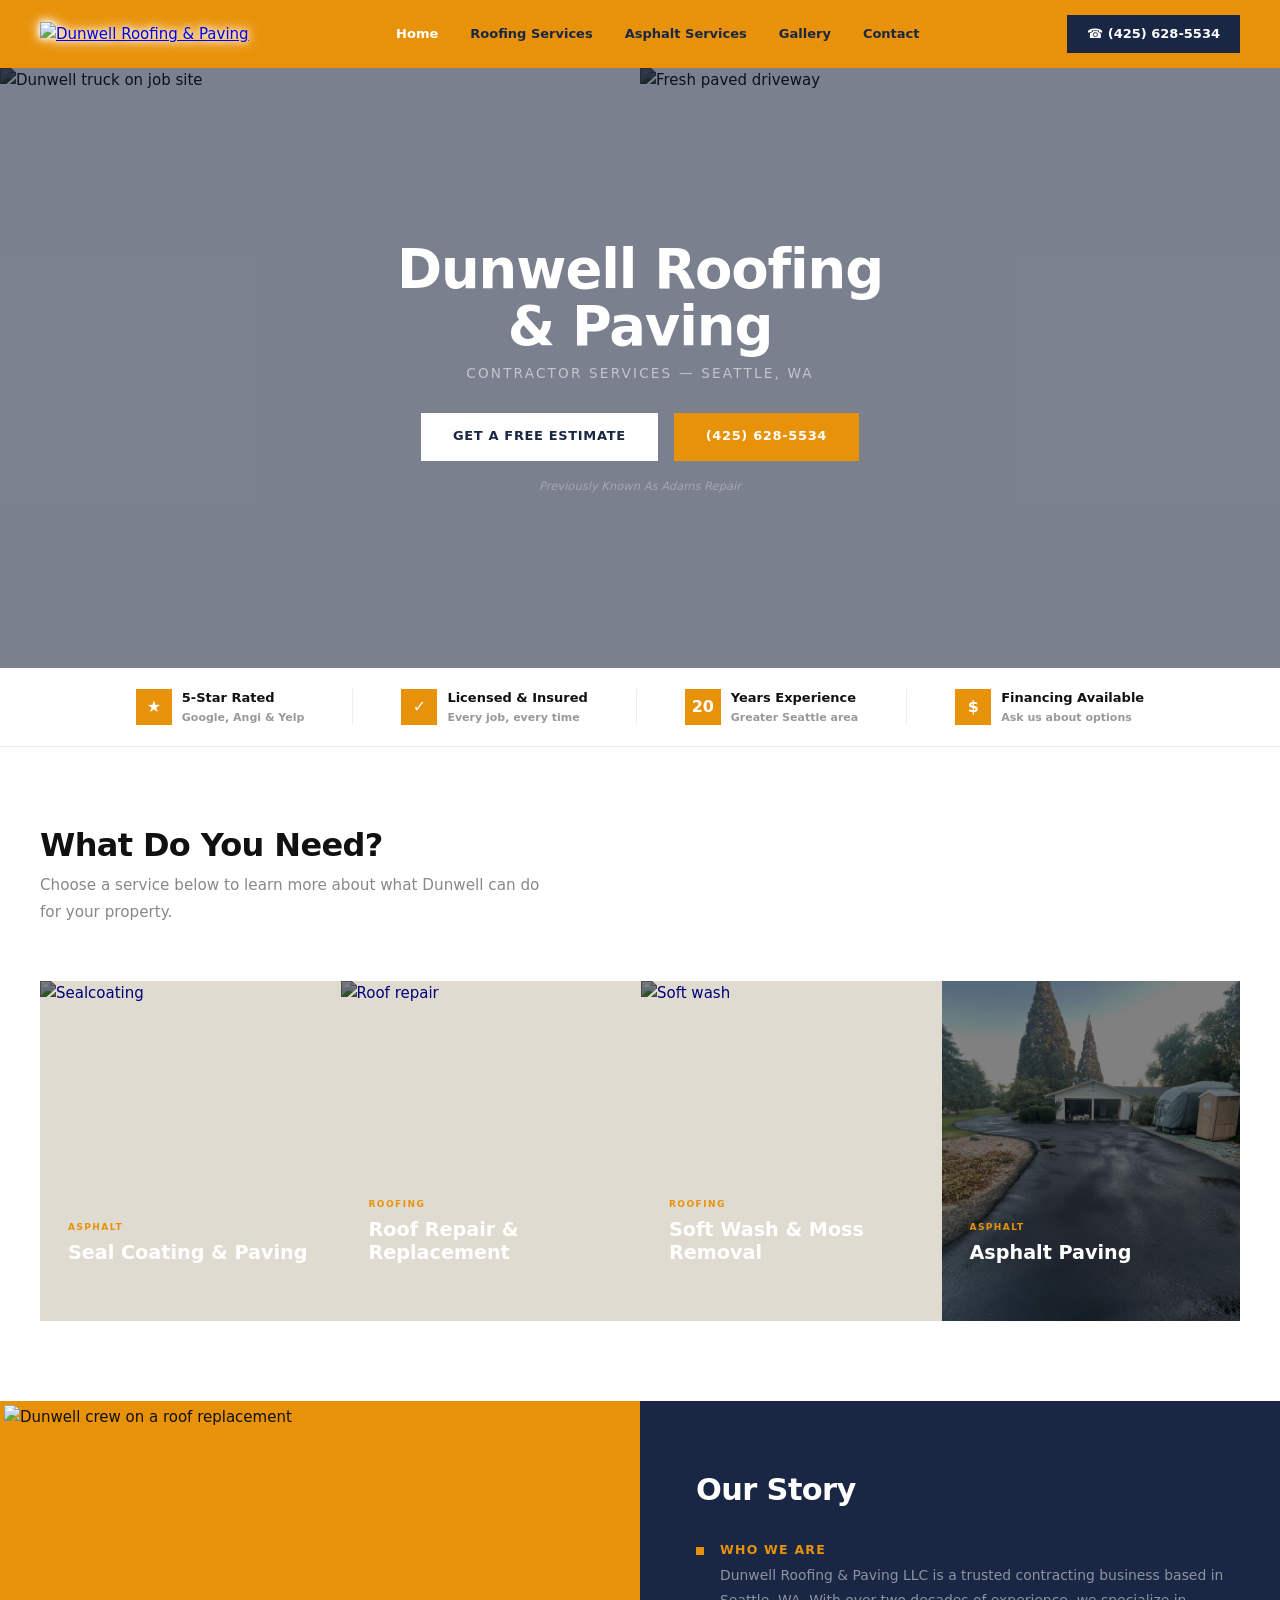
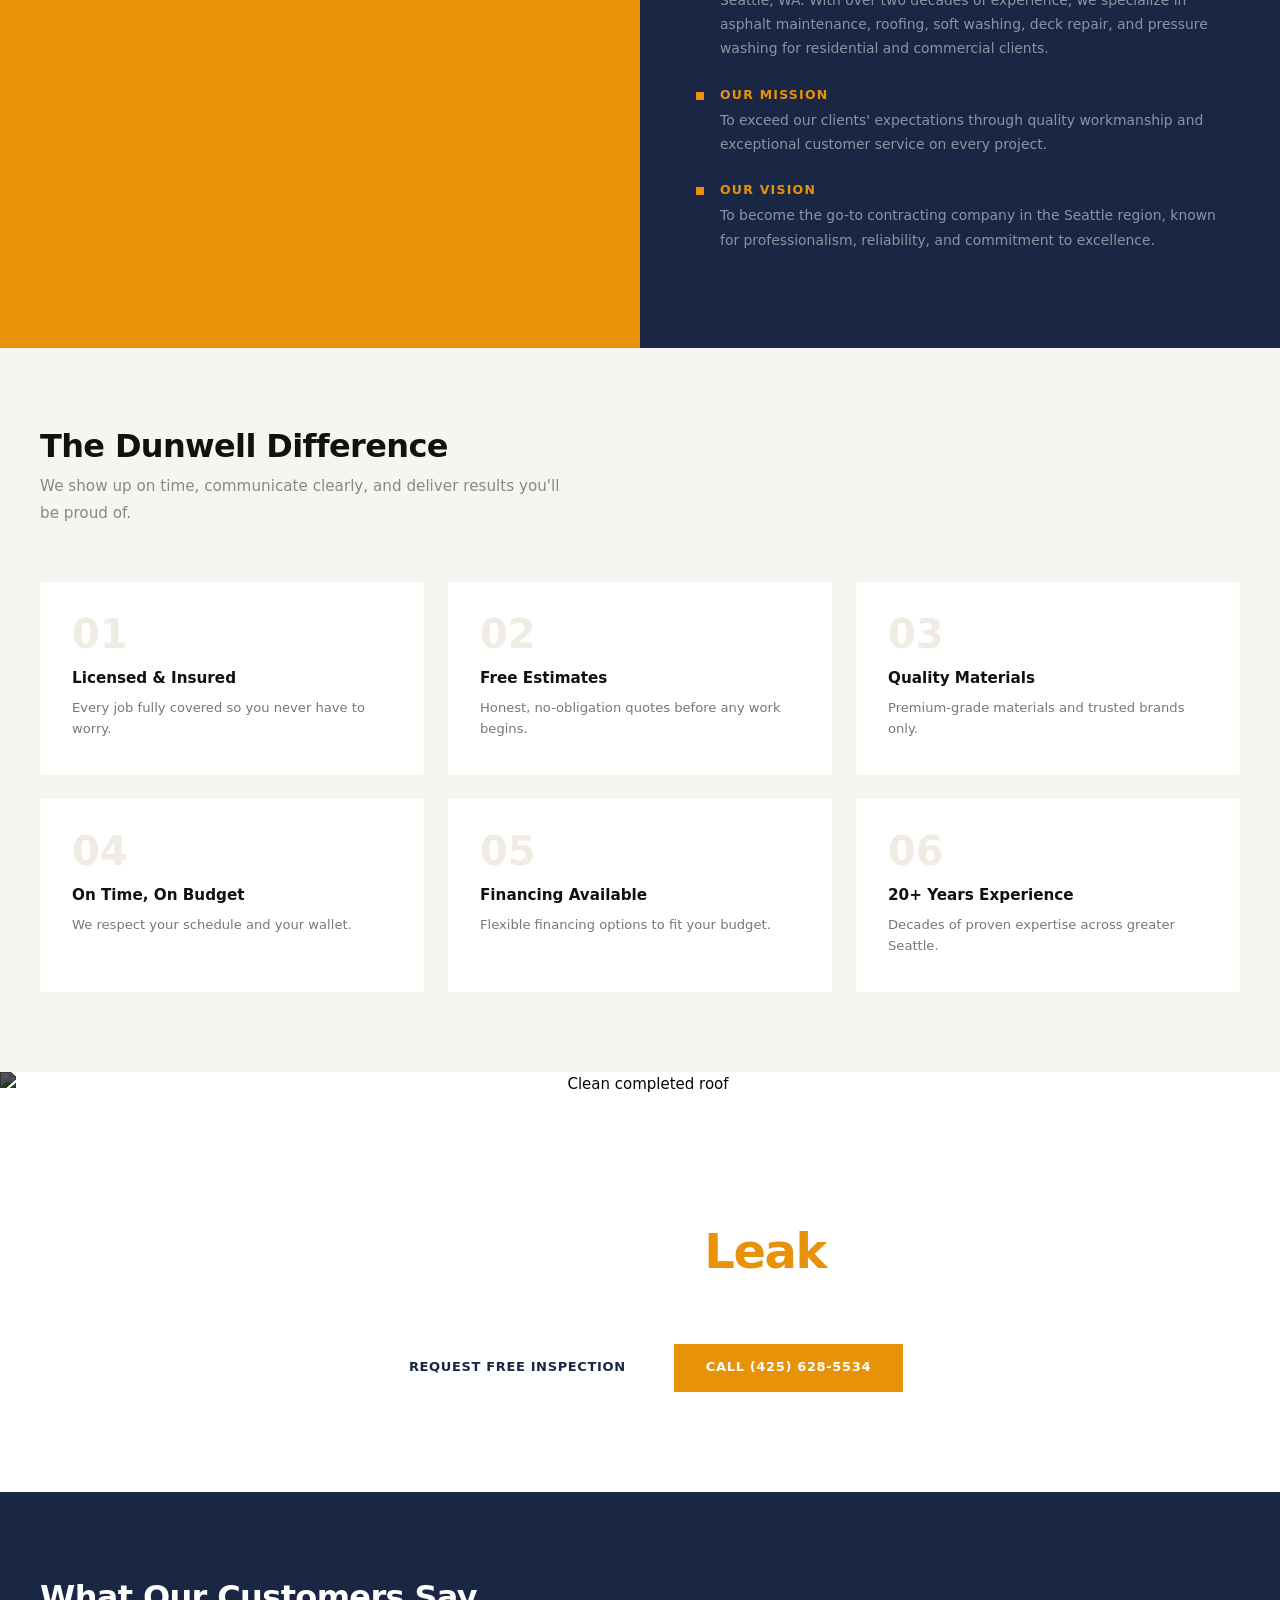
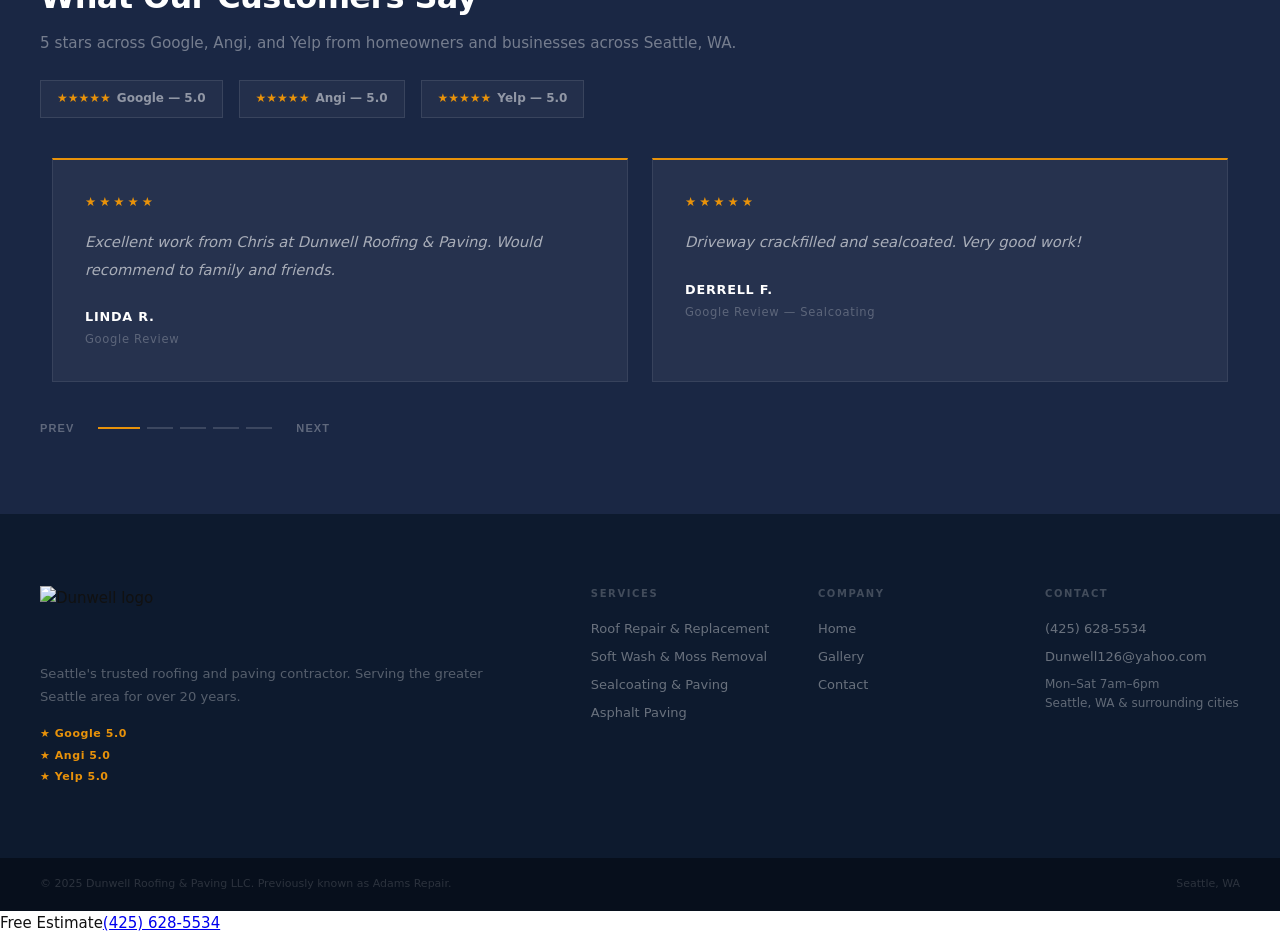
==== index.html @ bd3b4f4f "Initial commit - Dunwell Roofing & Paving website" ====
<!DOCTYPE html>
<html lang="en">
<head>
<meta charset="UTF-8">
<meta name="viewport" content="width=device-width, initial-scale=1.0">
<title>Dunwell Roofing & Paving LLC | Seattle, WA</title>
<link rel="canonical" href="https://dunwellseattle.com/">
<meta name="description" content="Dunwell Roofing &amp; Paving LLC (formerly Adams Repair) — Seattle's trusted roofing and asphalt contractor. Free estimates. Licensed &amp; insured. Call (425) 628-5534.">
<script type="application/ld+json">
{
  "@context": "https://schema.org",
  "@type": "LocalBusiness",
  "name": "Dunwell Roofing & Paving LLC",
  "alternateName": "Adams Repair",
  "telephone": "+14256285534",
  "url": "https://dunwellseattle.com"
}
</script>
<link rel="stylesheet" href="styles.css">
</head>
<body>
<nav class="nav">
  <div class="nav-left">
    <a href="index.html"><img src="images/logo.png" alt="Dunwell Roofing & Paving" class="nav-logo"></a>
  </div>
  <div class="nav-links"><a href="index.html" class="active">Home</a><a href="roofing.html">Roofing Services</a><a href="asphalt.html">Asphalt Services</a><a href="gallery.html">Gallery</a><a href="contact.html">Contact</a></div>
  <button class="hamburger" onclick="toggleMenu()" aria-label="Menu">
    <span></span><span></span><span></span>
  </button>
  <a href="tel:4256285534" class="nav-cta">&#9742; (425) 628-5534</a>
</nav>
<div class="hero">
  <img class="hi" src="images/hero-dunwell-truck.jpeg" alt="Dunwell truck on job site" style="object-position:center center;">
  <img class="hi" src="images/hero-paving.jpeg" alt="Fresh paved driveway" style="object-position:center 60%;">
  <div class="ho"></div>
  <div class="hc">
    <h1>Dunwell Roofing<br>&amp; Paving</h1>
    <p class="hs">Contractor Services &mdash; Seattle, WA</p>
    <div class="ha"><a href="contact.html" class="bw">Get a Free Estimate</a><a href="tel:4256285534" class="bo">(425) 628-5534</a></div>
    <p class="hp">Previously Known As Adams Repair</p>
  </div>
</div>
<div class="ts-strip">
  <div class="ti"><div class="ticon">&#9733;</div><div class="titext"><div>5-Star Rated</div><div>Google, Angi &amp; Yelp</div></div></div>
  <div class="tdiv"></div>
  <div class="ti"><div class="ticon">&#10003;</div><div class="titext"><div>Licensed &amp; Insured</div><div>Every job, every time</div></div></div>
  <div class="tdiv"></div>
  <div class="ti"><div class="ticon">20</div><div class="titext"><div>Years Experience</div><div>Greater Seattle area</div></div></div>
  <div class="tdiv"></div>
  <div class="ti"><div class="ticon">$</div><div class="titext"><div>Financing Available</div><div>Ask us about options</div></div></div>
</div>
<div class="sec sec-w">
  <h2>What Do You Need?</h2>
  <p class="sec-sub">Choose a service below to learn more about what Dunwell can do for your property.</p>
  <div class="ng">
    <a class="nc" href="asphalt.html"><img src="images/paving-result-2.jpeg" alt="Sealcoating" style="object-position:center bottom"><div class="ncb"><div class="nctag">Asphalt</div><div class="nctitle">Seal Coating &amp; Paving</div><span class="nclink">Explore &rarr;</span></div></a>
    <a class="nc" href="roofing.html"><img src="images/roof-1.jpeg" alt="Roof repair" style="object-position:center 30%"><div class="ncb"><div class="nctag">Roofing</div><div class="nctitle">Roof Repair &amp; Replacement</div><span class="nclink">Explore &rarr;</span></div></a>
    <a class="nc" href="roofing.html"><img src="images/house-wash-after-1.jpeg" alt="Soft wash" style="object-position:center center"><div class="ncb"><div class="nctag">Roofing</div><div class="nctitle">Soft Wash &amp; Moss Removal</div><span class="nclink">Explore &rarr;</span></div></a>
    <a class="nc" href="asphalt.html"><img src="images/PavingAfter1.jpeg" alt="Asphalt paving" style="object-position:center bottom"><div class="ncb"><div class="nctag">Asphalt</div><div class="nctitle">Asphalt Paving</div><span class="nclink">Explore &rarr;</span></div></a>
  </div>
</div>
<div class="ss">
  <div class="si">
    <img src="images/hero-working-2.jpeg" alt="Dunwell crew on a roof replacement" style="object-position:center top">
  </div>
  <div class="sc">
    <h2>Our Story</h2>
    <div class="sitem"><div class="ssq"></div><div><h4>Who We Are</h4><p>Dunwell Roofing &amp; Paving LLC is a trusted contracting business based in Seattle, WA. With over two decades of experience, we specialize in asphalt maintenance, roofing, soft washing, deck repair, and pressure washing for residential and commercial clients.</p></div></div>
    <div class="sitem"><div class="ssq"></div><div><h4>Our Mission</h4><p>To exceed our clients&#39; expectations through quality workmanship and exceptional customer service on every project.</p></div></div>
    <div class="sitem"><div class="ssq"></div><div><h4>Our Vision</h4><p>To become the go-to contracting company in the Seattle region, known for professionalism, reliability, and commitment to excellence.</p></div></div>
  </div>
</div>
<div class="sec sec-o">
  <h2>The Dunwell Difference</h2>
  <p class="sec-sub">We show up on time, communicate clearly, and deliver results you&#39;ll be proud of.</p>
  <div class="wg">
    <div class="wc"><div class="wnum">01</div><h4>Licensed &amp; Insured</h4><p>Every job fully covered so you never have to worry.</p></div>
    <div class="wc"><div class="wnum">02</div><h4>Free Estimates</h4><p>Honest, no-obligation quotes before any work begins.</p></div>
    <div class="wc"><div class="wnum">03</div><h4>Quality Materials</h4><p>Premium-grade materials and trusted brands only.</p></div>
    <div class="wc"><div class="wnum">04</div><h4>On Time, On Budget</h4><p>We respect your schedule and your wallet.</p></div>
    <div class="wc"><div class="wnum">05</div><h4>Financing Available</h4><p>Flexible financing options to fit your budget.</p></div>
    <div class="wc"><div class="wnum">06</div><h4>20+ Years Experience</h4><p>Decades of proven expertise across greater Seattle.</p></div>
  </div>
</div>


</div>

<!-- PHOTO CTA — "Don't wait until there's a leak" -->
<div class="pc">
  <img src="images/roof-1.jpeg" alt="Clean completed roof" style="object-position:center 30%;position:absolute;inset:0;width:100%;height:100%;object-fit:cover;filter:brightness(.35);">
  <div class="pcc">
    <h2>Don&#39;t Wait Until<br>There&#39;s a <em>Leak</em></h2>
    <p>Get a free roof inspection today. No obligation, no pressure.</p>
    <div class="pca">
      <a href="contact.html" class="bw">Request Free Inspection</a>
      <a href="tel:4256285534" class="bo">Call (425) 628-5534</a>
    </div>
  </div>
</div>

<div class="tsec">
  <h2>What Our Customers Say</h2>
  <p class="tsub">5 stars across Google, Angi, and Yelp from homeowners and businesses across Seattle, WA.</p>
  <div class="pr">
    <div class="pb"><span class="star">&#9733;&#9733;&#9733;&#9733;&#9733;</span> Google &mdash; 5.0</div>
    <div class="pb"><span class="star">&#9733;&#9733;&#9733;&#9733;&#9733;</span> Angi &mdash; 5.0</div>
    <div class="pb"><span class="star">&#9733;&#9733;&#9733;&#9733;&#9733;</span> Yelp &mdash; 5.0</div>
  </div>
  <div class="tcar"><div class="ttrack" id="ttrack"><div class="ts"><div class="tc"><div class="tstars">&#9733;&#9733;&#9733;&#9733;&#9733;</div><p class="tq">Excellent work from Chris at Dunwell Roofing &amp; Paving. Would recommend to family and friends.</p><div class="tn">Linda R.</div><div class="tp">Google Review</div></div></div><div class="ts"><div class="tc"><div class="tstars">&#9733;&#9733;&#9733;&#9733;&#9733;</div><p class="tq">Driveway crackfilled and sealcoated. Very good work!</p><div class="tn">Derrell F.</div><div class="tp">Google Review — Sealcoating</div></div></div><div class="ts"><div class="tc"><div class="tstars">&#9733;&#9733;&#9733;&#9733;&#9733;</div><p class="tq">Reliable and efficient team. Exceeded my expectations with their attention to detail.</p><div class="tn">Verified Customer</div><div class="tp">Angi Review</div></div></div><div class="ts"><div class="tc"><div class="tstars">&#9733;&#9733;&#9733;&#9733;&#9733;</div><p class="tq">Professional services, highly recommended. Will hire again!</p><div class="tn">Verified Customer</div><div class="tp">Yelp Review</div></div></div><div class="ts"><div class="tc"><div class="tstars">&#9733;&#9733;&#9733;&#9733;&#9733;</div><p class="tq">Great experience with Dunwell Roofing &amp; Paving. Quality work and excellent customer service!</p><div class="tn">Verified Customer</div><div class="tp">Google Review</div></div></div><div class="ts"><div class="tc"><div class="tstars">&#9733;&#9733;&#9733;&#9733;&#9733;</div><p class="tq">Polite, Friendly, Professional.</p><div class="tn">Krissie G.</div><div class="tp">Google Review</div></div></div></div></div>
  <div class="tnav">
    <button class="tnbtn" onclick="tPrev()">Prev</button>
    <div class="tdots" id="tdots"></div>
    <button class="tnbtn" onclick="tNext()">Next</button>
  </div>
</div>
<footer class="footer"><div class="footer-top"><div class="footer-brand"><img src="images/logo.png" alt="Dunwell logo" class="footer-logo"><p>Seattle&#39;s trusted roofing and paving contractor. Serving the greater Seattle area for over 20 years.</p><div class="footer-stars"><span>&#9733; Google 5.0</span><span>&#9733; Angi 5.0</span><span>&#9733; Yelp 5.0</span></div></div><div class="footer-cols"><div><h4>Services</h4><a href="roofing.html">Roof Repair &amp; Replacement</a><a href="roofing.html">Soft Wash &amp; Moss Removal</a><a href="asphalt.html">Sealcoating &amp; Paving</a><a href="asphalt.html">Asphalt Paving</a></div><div><h4>Company</h4><a href="index.html">Home</a><a href="gallery.html">Gallery</a><a href="contact.html">Contact</a></div><div><h4>Contact</h4><a href="tel:4256285534">(425) 628-5534</a><a href="mailto:Dunwell126@yahoo.com">Dunwell126@yahoo.com</a><p style="color:rgba(255,255,255,0.35);font-size:12px;margin-top:4px">Mon&ndash;Sat 7am&ndash;6pm<br>Seattle, WA &amp; surrounding cities</p></div></div></div></div><div class="footer-bar"><span>&#169; 2025 Dunwell Roofing &amp; Paving LLC. Previously known as Adams Repair.</span><span>Seattle, WA</span></div></footer><div class="sticky-cta"><span>Free Estimate</span><a href="tel:4256285534">(425) 628-5534</a></div>
</div>

<!-- ROOFING -->
<script src="main.js"></script>
</body>
</html>
---- styles.css ----
/* =====================================================
   DUNWELL ROOFING & PAVING LLC — Main Stylesheet
   ===================================================== */

/* === RESET & BASE === */
*{box-sizing:border-box;margin:0;padding:0}
body{font-family:'Segoe UI',system-ui,sans-serif;color:#111;background:#fff;font-size:15px;line-height:1.6}

/* === SMOOTH SCROLL === */
html{scroll-behavior:smooth}

/* === NAVIGATION === */
.nav{background:#E8920A;padding:0 2.5rem;display:flex;align-items:center;justify-content:space-between;height:68px;position:sticky;top:0;z-index:300}
.nav-left{display:flex;align-items:center}
.nav-logo{height:72px;width:auto;object-fit:contain;filter:drop-shadow(0 0 3px white) drop-shadow(0 0 6px white)}
.nav-links{display:flex;gap:2rem}
.nav-links a{font-size:13px;color:#1a2744;text-decoration:none;font-weight:600;transition:color .2s}
.nav-links a:hover,.nav-links a.active{color:#fff}
.nav-cta{background:#1a2744;color:#fff;padding:.55rem 1.25rem;font-size:13px;font-weight:700;text-decoration:none;white-space:nowrap}

/* === HERO === */
.hero{position:relative;height:600px;overflow:hidden;display:grid;grid-template-columns:1fr 1fr}
.hi{width:100%;height:100%;object-fit:cover;display:block;filter:brightness(.4)}
.ho{position:absolute;inset:0;background:rgba(15,25,50,.55)}
.hc{position:absolute;inset:0;display:flex;flex-direction:column;align-items:center;justify-content:center;text-align:center;padding:2rem;z-index:2}
.hc h1{font-size:3.4rem;font-weight:900;color:#fff;line-height:1.05;letter-spacing:-.02em;margin-bottom:.5rem}
.hc .hs{font-size:.85rem;color:rgba(255,255,255,.55);letter-spacing:.16em;text-transform:uppercase;margin-bottom:1.75rem}
.hc .hp{font-size:.72rem;color:rgba(255,255,255,.3);font-style:italic;margin-top:1rem}
.ha{display:flex;gap:1rem;justify-content:center;flex-wrap:wrap}
.bw{background:#fff;color:#1a2744;padding:.85rem 2rem;font-size:13px;font-weight:800;text-decoration:none;border:none;cursor:pointer;letter-spacing:.05em;text-transform:uppercase}
.bo{background:#E8920A;color:#fff;padding:.85rem 2rem;font-size:13px;font-weight:800;text-decoration:none;border:none;cursor:pointer;letter-spacing:.05em;text-transform:uppercase}

/* === INTERIOR HERO (sub-pages) === */
.ih{position:relative;height:380px;overflow:hidden}
.ih img{position:absolute;inset:0;width:100%;height:100%;object-fit:cover;object-position:center 70%;filter:brightness(.4)}
.iho{position:absolute;inset:0;background:rgba(26,39,68,.6)}
.ihc{position:absolute;inset:0;display:flex;flex-direction:column;align-items:center;justify-content:center;text-align:center;padding:2rem;z-index:2}
.ihc h1{font-size:2.2rem;font-weight:900;color:#fff;letter-spacing:-.02em;margin-bottom:.35rem}
.ihc p{font-size:.8rem;color:rgba(255,255,255,.45);letter-spacing:.14em;text-transform:uppercase;margin-bottom:.75rem}
.ihc a{color:#E8920A;font-weight:700;font-size:1rem;text-decoration:none}

/* === TRUST STRIP === */
.ts-strip{background:#fff;border-bottom:1px solid #f0ece4;padding:1.25rem 2.5rem;display:flex;align-items:center;justify-content:center;gap:3rem;flex-wrap:wrap}
.ti{display:flex;align-items:center;gap:10px;font-size:13px;font-weight:600;color:#333}
.ticon{width:36px;height:36px;background:#E8920A;display:flex;align-items:center;justify-content:center;color:#fff;font-size:1rem;font-weight:900;flex-shrink:0}
.titext div:first-child{font-weight:800;color:#111;font-size:13px}
.titext div:last-child{font-size:11px;color:#999}
.tdiv{width:1px;height:36px;background:#eee}

/* === SECTIONS === */
.sec{padding:5rem 2.5rem}
.sec-w{background:#fff}
.sec-o{background:#f7f5f0}
.sec-n{background:#1a2744}
.sec h2{font-size:2rem;font-weight:900;color:#111;letter-spacing:-.02em;margin-bottom:.5rem;line-height:1.15}
.sec-n h2{color:#fff}
.sec-sub{font-size:.95rem;color:#888;line-height:1.75;max-width:520px;margin-bottom:3.5rem}
.sec-n .sec-sub{color:rgba(255,255,255,.45)}

/* === SERVICES GRID === */
.ng{display:grid;grid-template-columns:repeat(4,1fr);gap:2px;background:#e0dbd0}
.nc{position:relative;overflow:hidden;cursor:pointer;height:340px;display:block;text-decoration:none}
.nc img{position:absolute;inset:0;width:100%;height:100%;object-fit:cover;transition:transform .5s,filter .4s;filter:brightness(.5)}
.nc:hover img{transform:scale(1.06);filter:brightness(.35)}
.ncb{position:absolute;inset:0;display:flex;flex-direction:column;justify-content:flex-end;padding:2rem 1.75rem;z-index:2}
.nctag{font-size:9px;font-weight:800;letter-spacing:.16em;text-transform:uppercase;color:#E8920A;margin-bottom:6px}
.nctitle{font-size:1.2rem;font-weight:800;color:#fff;line-height:1.2;margin-bottom:.5rem}
.nclink{font-size:11px;font-weight:700;letter-spacing:.08em;text-transform:uppercase;color:rgba(255,255,255,.5);text-decoration:none;opacity:0;transition:opacity .2s}
.nc:hover .nclink{opacity:1;color:#E8920A}

/* === OUR STORY === */
.ss{display:grid;grid-template-columns:1fr 1fr;min-height:500px}
.si{display:block;background:#E8920A;padding:4px}
.si img{width:100%;height:100%;object-fit:cover;display:block;min-height:500px}
.sc{background:#1a2744;padding:4.5rem 3.5rem;display:flex;flex-direction:column;justify-content:center}
.sc h2{font-size:1.9rem;font-weight:900;color:#fff;letter-spacing:-.02em;margin-bottom:2rem;line-height:1.15}
.sitem{display:flex;gap:1rem;margin-bottom:1.5rem;align-items:flex-start}
.ssq{width:8px;height:8px;background:#E8920A;flex-shrink:0;margin-top:7px}
.sitem h4{font-size:.78rem;font-weight:700;letter-spacing:.1em;text-transform:uppercase;color:#E8920A;margin-bottom:3px}
.sitem p{font-size:.87rem;color:rgba(255,255,255,.5);line-height:1.75}

/* === DUNWELL DIFFERENCE CARDS === */
.wg{display:grid;grid-template-columns:repeat(3,1fr);gap:1.5rem}
.wc{background:#fff;padding:2rem;border-bottom:3px solid transparent;transition:border-color .2s,box-shadow .2s}
.wc:hover{border-bottom-color:#E8920A;box-shadow:0 8px 24px rgba(0,0,0,.07)}
.wnum{font-size:2.5rem;font-weight:900;color:#f0ece4;line-height:1;margin-bottom:.75rem}
.wc h4{font-size:.95rem;font-weight:800;color:#111;margin-bottom:.4rem}
.wc p{font-size:.82rem;color:#777;line-height:1.65}

/* === TESTIMONIALS === */
.tsec{background:#1a2744;padding:5rem 2.5rem}
.tsec h2{font-size:2rem;font-weight:900;color:#fff;letter-spacing:-.02em;margin-bottom:.5rem}
.tsub{font-size:.95rem;color:rgba(255,255,255,.4);margin-bottom:1.5rem}
.pr{display:flex;gap:1rem;margin-bottom:2.5rem;flex-wrap:wrap}
.pb{font-size:12px;font-weight:700;color:rgba(255,255,255,.5);display:flex;align-items:center;gap:6px;padding:.55rem 1rem;border:1px solid rgba(255,255,255,.1);background:rgba(255,255,255,.04)}
.pb .star{color:#E8920A}
.tcar{overflow:hidden}
.ttrack{display:flex;transition:transform .45s cubic-bezier(.4,0,.2,1)}
.ts{min-width:50%;padding:0 .75rem}
.tc{background:rgba(255,255,255,.05);border:1px solid rgba(255,255,255,.08);padding:2rem;border-top:2px solid #E8920A;height:100%}
.tstars{color:#E8920A;font-size:.78rem;letter-spacing:3px;margin-bottom:1rem}
.tq{font-size:.92rem;color:rgba(255,255,255,.6);line-height:1.85;font-style:italic;margin-bottom:1.5rem}
.tn{font-size:.8rem;font-weight:800;color:#fff;letter-spacing:.06em;text-transform:uppercase}
.tp{font-size:.72rem;color:rgba(255,255,255,.25);letter-spacing:.06em;margin-top:3px}
.tnav{display:flex;align-items:center;gap:1.5rem;margin-top:2.5rem}
.tnbtn{background:none;border:none;font-size:11px;font-weight:700;letter-spacing:.1em;text-transform:uppercase;color:rgba(255,255,255,.3);cursor:pointer;padding:0}
.tnbtn:hover{color:#E8920A}
.tdots{display:flex;gap:7px;align-items:center}
.td{width:26px;height:2px;background:rgba(255,255,255,.15);border:none;cursor:pointer;padding:0;transition:background .2s,width .2s}
.td.active{background:#E8920A;width:42px}

/* === GALLERY === */
.gs{padding:4rem 2.5rem}
.gs h2{font-size:1.75rem;font-weight:900;color:#111;letter-spacing:-.02em;margin-bottom:.4rem}
.gs p{font-size:.9rem;color:#888;margin-bottom:2rem}
.gg{display:grid;grid-template-columns:repeat(3,1fr);grid-auto-rows:240px;gap:4px;grid-auto-flow:dense}
.gi{position:relative;overflow:hidden;cursor:pointer}
.gi.tall{grid-row:span 2}
.gi img{position:absolute;inset:0;width:100%;height:100%;object-fit:cover;display:block;transition:transform .4s,filter .4s;filter:brightness(.85)}
.gi:hover img{transform:scale(1.04);filter:brightness(.5)}
.gov{position:absolute;inset:0;display:flex;flex-direction:column;justify-content:flex-end;padding:1.25rem;opacity:0;transition:opacity .3s}
.gi:hover .gov{opacity:1}
.gtag{font-size:9px;font-weight:800;letter-spacing:.14em;text-transform:uppercase;color:#E8920A;margin-bottom:4px}
.glabel{font-size:.88rem;font-weight:700;color:#fff;line-height:1.3}

/* === LOCATION STRIP === */
.loc{background:#C8870A;padding:.65rem 2.5rem;font-size:11px;font-weight:700;color:rgba(255,255,255,.9);letter-spacing:.1em;text-transform:uppercase}

/* === SERVICE PAGE DETAIL === */
.dw{display:grid;grid-template-columns:1fr 1fr;min-height:440px}
.dt{padding:4.5rem 3.5rem;display:flex;flex-direction:column;justify-content:center;background:#fff}
.dt .tag{font-size:.72rem;font-weight:800;letter-spacing:.12em;text-transform:uppercase;color:#fff;background:#C8960A;padding:6px 16px;border-radius:4px;margin-bottom:1.25rem;display:inline-block;width:fit-content}
.dt h2{font-size:1.75rem;font-weight:900;color:#111;margin-bottom:1rem;line-height:1.15;letter-spacing:-.02em}
.dt p{font-size:.88rem;color:#666;line-height:1.8;margin-bottom:1rem}
.dt ul{margin:0 0 1.5rem 0;list-style:none}
.dt ul li{font-size:.88rem;color:#555;margin-bottom:8px;padding-left:1.25rem;position:relative;line-height:1.5}
.dt ul li::before{content:'';position:absolute;left:0;top:8px;width:6px;height:6px;background:#E8920A}
.di{display:grid;grid-template-columns:1fr 1fr;gap:3px;background:#eae6de}
.di img{width:100%;height:340px;object-fit:cover;object-position:center bottom;display:block}
.bp{background:#2a2a2a;color:#fff;padding:.75rem 1.75rem;font-size:13px;font-weight:700;text-decoration:none;border:none;cursor:pointer;letter-spacing:.02em;border-radius:6px;margin-top:1.25rem;display:inline-block}
.bp:hover{background:#111}

/* === WHY CHOOSE US === */
.wi{padding:4.5rem 2.5rem;background:#f7f5f0}
.wi h2{font-size:1.75rem;font-weight:900;color:#111;letter-spacing:-.02em;margin-bottom:2.5rem}

/* === PHOTO CTA BANNER === */
.pc{position:relative;height:420px;overflow:hidden;display:flex;align-items:center;justify-content:center;text-align:center}
.pc>img{position:absolute;inset:0;width:100%;height:100%;object-fit:cover;filter:brightness(.35)}
.pcc{position:relative;z-index:2;padding:2rem}
.pcc h2{font-size:3rem;font-weight:900;color:#fff;letter-spacing:-.03em;margin-bottom:.5rem;line-height:1.1}
.pcc h2 em{font-style:normal;color:#E8920A}
.pcc p{font-size:1rem;color:rgba(255,255,255,.6);margin-bottom:2rem}
.pca{display:flex;gap:1rem;justify-content:center;flex-wrap:wrap}

/* === VIDEO SECTION === */
.vid-sec{padding:5rem 2.5rem;background:#f7f5f0}
.vid-sec h2{font-size:2rem;font-weight:900;color:#111;letter-spacing:-.02em;margin-bottom:.5rem}
.vid-sec .vid-sub{font-size:.95rem;color:#888;margin-bottom:2.5rem}
.vid-grid{display:grid;grid-template-columns:2fr 1fr;gap:1.5rem;align-items:start}
.vid-main iframe,.vid-main .vid-placeholder{width:100%;aspect-ratio:16/9;display:block;border:none}
.vid-placeholder{background:#1a2744;display:flex;flex-direction:column;align-items:center;justify-content:center;color:#fff;aspect-ratio:16/9;cursor:pointer;position:relative;overflow:hidden}
.vid-placeholder::before{content:'';position:absolute;inset:0;background:rgba(0,0,0,.3)}
.vid-placeholder img{position:absolute;inset:0;width:100%;height:100%;object-fit:cover;opacity:.5}
.vid-play{position:relative;z-index:2;width:70px;height:70px;background:#E8920A;border-radius:50%;display:flex;align-items:center;justify-content:center;margin-bottom:1rem;transition:transform .2s}
.vid-placeholder:hover .vid-play{transform:scale(1.1)}
.vid-play-icon{width:0;height:0;border-top:14px solid transparent;border-bottom:14px solid transparent;border-left:22px solid #fff;margin-left:5px}
.vid-placeholder span{position:relative;z-index:2;font-size:.82rem;font-weight:700;letter-spacing:.08em;text-transform:uppercase;color:rgba(255,255,255,.7)}
.vid-sidebar{display:flex;flex-direction:column;gap:1rem}
.vid-thumb{display:flex;gap:.75rem;align-items:center;background:#fff;padding:.75rem;cursor:pointer;border-left:3px solid transparent;transition:border-color .2s}
.vid-thumb:hover,.vid-thumb.active{border-left-color:#E8920A}
.vid-thumb-img{width:80px;height:55px;object-fit:cover;flex-shrink:0;background:#e0dbd0}
.vid-thumb-info h5{font-size:.78rem;font-weight:800;color:#111;margin-bottom:3px}
.vid-thumb-info p{font-size:.7rem;color:#999}
.vid-cta-strip{background:#1a2744;padding:1.5rem 2.5rem;display:flex;align-items:center;justify-content:space-between;flex-wrap:wrap;gap:1rem}
.vid-cta-strip p{font-size:.9rem;color:rgba(255,255,255,.6)}
.vid-cta-strip strong{color:#fff}

/* === CONTACT === */
.cw{display:grid;grid-template-columns:1fr 1fr;min-height:600px}
.cl{background:#1a2744;padding:4.5rem 3.5rem;display:flex;flex-direction:column;justify-content:center}
.cl h2{font-size:1.85rem;font-weight:900;color:#fff;letter-spacing:-.02em;margin-bottom:2rem;line-height:1.15}
.cdg{display:grid;grid-template-columns:1fr 1fr;gap:1.5rem 2rem;margin-bottom:2.5rem}
.cd h4{font-size:.7rem;font-weight:700;letter-spacing:.12em;text-transform:uppercase;color:#E8920A;margin-bottom:4px}
.cd p{font-size:.9rem;color:rgba(255,255,255,.55)}
.cp{display:grid;grid-template-columns:1fr 1fr;gap:3px;background:#E8920A;padding:3px}
.cp img{width:100%;height:145px;object-fit:cover;display:block}
.cr{background:#f7f5f0;padding:4.5rem 3.5rem;display:flex;flex-direction:column;justify-content:center}
.cr h2{font-size:1.5rem;font-weight:900;color:#111;margin-bottom:.25rem}
.fn{font-size:.8rem;color:#bbb;margin-bottom:2rem}
.fr{display:grid;grid-template-columns:1fr 1fr;gap:1rem;margin-bottom:.5rem}
.ff{display:flex;flex-direction:column;margin-bottom:1rem}
.ff label{font-size:10px;font-weight:700;letter-spacing:.12em;text-transform:uppercase;color:#aaa;margin-bottom:6px}
.ff input,.ff textarea{background:#fff;border:1.5px solid #e0dbd0;font-size:14px;padding:.65rem .9rem;outline:none;font-family:inherit;color:#111;transition:border-color .2s}
.ff input:focus,.ff textarea:focus{border-color:#E8920A}
.ff textarea{resize:none;height:75px}
.cbg p{font-size:10px;font-weight:700;letter-spacing:.12em;text-transform:uppercase;color:#aaa;margin-bottom:10px}
.cb{display:flex;align-items:center;gap:8px;font-size:13px;color:#555;margin-bottom:7px;cursor:pointer}
.cb input{accent-color:#E8920A}
.sbtn{width:100%;background:#E8920A;color:#fff;padding:.95rem;font-size:13px;font-weight:800;border:none;cursor:pointer;letter-spacing:.07em;text-transform:uppercase;margin-top:.75rem}

/* === FOOTER === */
.footer{background:#0d1a2e}
.footer-top{padding:4.5rem 2.5rem;display:grid;grid-template-columns:1.5fr 2fr;gap:4rem}
.footer-logo{height:60px;margin-bottom:1rem;display:block}
.footer-brand p{font-size:.82rem;color:rgba(255,255,255,.3);line-height:1.8;margin-bottom:1rem}
.footer-stars{display:flex;flex-direction:column;gap:4px}
.footer-stars span{font-size:11px;font-weight:700;color:#E8920A;letter-spacing:.05em}
.footer-cols{display:grid;grid-template-columns:repeat(3,1fr);gap:2rem}
.footer-cols h4{font-size:10px;font-weight:700;letter-spacing:.16em;text-transform:uppercase;color:rgba(255,255,255,.22);margin-bottom:1.1rem}
.footer-cols a{display:block;font-size:13px;color:rgba(255,255,255,.38);text-decoration:none;margin-bottom:7px}
.footer-cols a:hover{color:#E8920A}
.footer-bar{background:#070f1c;padding:1.1rem 2.5rem;display:flex;justify-content:space-between;font-size:11px;color:rgba(255,255,255,.15)}

/* === STICKY CTA === */
.sca{position:fixed;bottom:0;right:0;background:#1a2744;display:flex;align-items:center;gap:14px;padding:.75rem 1.5rem;z-index:500;border-top:2px solid #E8920A}
.sca span{font-size:10px;font-weight:700;letter-spacing:.1em;text-transform:uppercase;color:rgba(255,255,255,.4)}
.sca a{font-size:14px;font-weight:800;color:#E8920A;text-decoration:none}

/* === THANK YOU PAGE === */
.ty{min-height:65vh;display:flex;flex-direction:column;align-items:center;justify-content:center;text-align:center;padding:5rem 2rem;background:#fff}
.tychk{width:70px;height:70px;background:#E8920A;display:flex;align-items:center;justify-content:center;margin:0 auto 2rem;font-size:2rem;color:#fff;font-weight:900}
.ty h2{font-size:2.5rem;font-weight:900;color:#111;margin-bottom:.75rem;letter-spacing:-.02em}
.ty p{font-size:.92rem;color:#777;max-width:440px;line-height:1.8;margin-bottom:.5rem}
.typh{font-size:1.5rem;font-weight:900;color:#E8920A;margin:1.5rem 0 .25rem}
.tya{display:flex;gap:1rem;margin-top:2rem;flex-wrap:wrap;justify-content:center}
.tyg{background:transparent;color:#aaa;padding:.85rem 2rem;font-size:13px;font-weight:600;border:1.5px solid #e0dbd0;cursor:pointer;letter-spacing:.04em;text-transform:uppercase}

/* === VIDEO SECTION (Roofing page) === */
.vid-sec{padding:5rem 2.5rem;background:#f7f5f0}
.vid-sec h2{font-size:2rem;font-weight:900;color:#111;letter-spacing:-.02em;margin-bottom:.5rem}
.vid-sub{font-size:.95rem;color:#888;margin-bottom:2.5rem}

/* Two vertical (9:16) videos side by side */
.vid-pair{display:grid;grid-template-columns:1fr 1fr;gap:2rem;max-width:700px;margin:0 auto}
.vid-card{display:flex;flex-direction:column;gap:.75rem}
.vid-card video{width:100%;aspect-ratio:9/16;object-fit:cover;background:#111;display:block;border-radius:4px}
.vid-label{display:flex;flex-direction:column;gap:4px}
.vid-tag{font-size:9px;font-weight:800;letter-spacing:.14em;text-transform:uppercase;color:#fff;background:#E8920A;padding:4px 10px;border-radius:3px;display:inline-block;width:fit-content}
.vid-label p{font-size:.82rem;color:#777}
.vid-note{margin-top:2rem;font-size:.9rem;color:#777;text-align:center}
.vid-note a{color:#E8920A;font-weight:700;text-decoration:none}
.vid-note a:hover{text-decoration:underline}

/* === GALLERY — Before & After Layout === */
.gal-wrap{max-width:1200px;margin:0 auto;padding:4rem 2.5rem}
.gal-intro{text-align:center;margin-bottom:3.5rem}
.gal-intro h1{font-size:2.2rem;font-weight:900;color:#111;letter-spacing:-.02em;margin-bottom:.5rem}
.gal-intro p{font-size:.95rem;color:#888;margin-bottom:2rem}

/* Filter buttons */
.gal-filters{display:flex;gap:.75rem;justify-content:center;flex-wrap:wrap}
.gal-btn{background:#fff;border:1.5px solid #e0dbd0;color:#555;padding:.55rem 1.25rem;font-size:12px;font-weight:700;letter-spacing:.08em;text-transform:uppercase;cursor:pointer;transition:all .2s}
.gal-btn:hover,.gal-btn.active{background:#E8920A;border-color:#E8920A;color:#fff}

/* Section */
.gal-section{margin-bottom:5rem}
.gal-section-header{margin-bottom:2rem;padding-bottom:1rem;border-bottom:2px solid #f0ece4}
.gal-section-header h2{font-size:1.5rem;font-weight:900;color:#111;letter-spacing:-.02em;margin-bottom:.3rem}
.gal-section-header p{font-size:.88rem;color:#999}

/* Before/After grid */
.ba-grid{display:flex;flex-direction:column;gap:3rem}
.ba-pair{background:#fff;border:1px solid #f0ece4;border-radius:4px;overflow:hidden}
.ba-tag{background:#1a2744;color:#E8920A;font-size:10px;font-weight:800;letter-spacing:.14em;text-transform:uppercase;padding:.6rem 1.25rem}
.ba-images{display:grid;grid-template-columns:1fr auto 1fr;align-items:center;gap:0;background:#f7f5f0}

/* Individual image panels */
.ba-img{position:relative;overflow:hidden}
.ba-img img{width:100%;height:320px;object-fit:cover;display:block;transition:transform .4s}
.ba-img:hover img{transform:scale(1.03)}

/* Before/After labels */
.ba-label{position:absolute;bottom:0;left:0;right:0;padding:.6rem 1rem;font-size:11px;font-weight:800;letter-spacing:.12em;text-transform:uppercase}
.ba-before{background:rgba(50,50,50,.75);color:rgba(255,255,255,.8)}
.ba-after{background:rgba(232,146,10,.85);color:#fff}

/* Arrow divider */
.ba-divider{display:flex;align-items:center;justify-content:center;width:48px;background:#1a2744;height:320px;flex-shrink:0}
.ba-divider span{color:#E8920A;font-size:1.5rem;font-weight:900}

/* Singles grid (no before available) */
.gal-singles{display:grid;grid-template-columns:repeat(3,1fr);gap:1rem}
.gal-single{position:relative;overflow:hidden;border-radius:4px}
.gal-single img{width:100%;height:260px;object-fit:cover;display:block;transition:transform .4s,filter .3s}
.gal-single:hover img{transform:scale(1.04);filter:brightness(.75)}
.gal-single span{position:absolute;bottom:0;left:0;right:0;background:rgba(232,146,10,.9);color:#fff;font-size:11px;font-weight:800;letter-spacing:.1em;text-transform:uppercase;padding:.6rem 1rem;transform:translateY(100%);transition:transform .3s}
.gal-single:hover span{transform:translateY(0)}

/* =====================================================
   MOBILE CSS — 768px and below
   ===================================================== */
@media (max-width: 768px) {

  /* Nav */
  .nav{padding:0 1.25rem;height:60px}
  .nav-logo{height:52px}
  .nav-links{display:none}
  .nav-cta{font-size:12px;padding:.45rem .9rem}

  /* Hero */
  .hero{height:480px;grid-template-columns:1fr}
  .hero .hi:last-of-type{display:none}
  .hc h1{font-size:2.2rem}
  .hc .hs{font-size:.75rem}
  .ha{flex-direction:column;align-items:center}
  .bw,.bo{width:220px;text-align:center}

  /* Interior hero */
  .ih{height:260px}
  .ihc h1{font-size:1.6rem}

  /* Trust strip */
  .ts-strip{gap:1.25rem;padding:1.25rem 1rem;justify-content:flex-start}
  .tdiv{display:none}

  /* Sections */
  .sec{padding:3rem 1.25rem}

  /* Services grid - stack to 2 columns on mobile */
  .ng{grid-template-columns:1fr 1fr}
  .nc{height:240px}

  /* Our Story */
  .ss{grid-template-columns:1fr}
  .si img{min-height:300px}
  .sc{padding:2.5rem 1.5rem}

  /* Dunwell Difference cards */
  .wg{grid-template-columns:1fr}
  .wi{padding:3rem 1.25rem}

  /* Photo CTA */
  .pcc h2{font-size:2rem}

  /* Testimonials */
  .tsec{padding:3rem 1.25rem}
  .ts{min-width:100%}
  .pr{gap:.5rem}

  /* Service detail pages */
  .dw{grid-template-columns:1fr}
  .di{grid-template-columns:1fr}
  .di img{height:260px}
  .dt{padding:2.5rem 1.5rem}

  /* Contact page */
  .cw{grid-template-columns:1fr}
  .cl{padding:2.5rem 1.5rem}
  .cr{padding:2.5rem 1.5rem}
  .cdg{grid-template-columns:1fr}
  .cp{grid-template-columns:1fr 1fr}
  .fr{grid-template-columns:1fr}

  /* Gallery */
  .gal-wrap{padding:2rem 1.25rem}
  .gal-filters{gap:.5rem}
  .gal-btn{font-size:11px;padding:.45rem .9rem}
  .ba-images{grid-template-columns:1fr}
  .ba-divider{display:none}
  .ba-img img{height:220px}
  .gal-singles{grid-template-columns:1fr 1fr}

  /* Footer */
  .footer-top{grid-template-columns:1fr;gap:2rem;padding:3rem 1.25rem}
  .footer-cols{grid-template-columns:1fr 1fr;gap:1.5rem}
  .footer-bar{flex-direction:column;gap:.5rem;font-size:10px;padding:1rem 1.25rem}

  /* Sticky CTA */
  .sca{padding:.6rem 1rem;gap:10px}
  .sca a{font-size:13px}

  /* Video section */
  .vid-pair{grid-template-columns:1fr;max-width:360px}

  /* Location strip */
  .loc{font-size:10px;padding:.65rem 1.25rem}
}

/* Small phones */
@media (max-width: 480px) {
  .ng{grid-template-columns:1fr}
  .nc{height:280px}
  .hc h1{font-size:1.8rem}
  .footer-cols{grid-template-columns:1fr}
  .gal-singles{grid-template-columns:1fr}
}

/* =====================================================
   HAMBURGER MENU
   ===================================================== */
.hamburger{display:none;flex-direction:column;justify-content:space-between;width:26px;height:20px;background:none;border:none;cursor:pointer;padding:0;margin-left:auto}
.hamburger span{display:block;height:2px;width:100%;background:#fff;border-radius:2px;transition:transform .3s,opacity .3s}
.hamburger.open span:nth-child(1){transform:translateY(9px) rotate(45deg)}
.hamburger.open span:nth-child(2){opacity:0}
.hamburger.open span:nth-child(3){transform:translateY(-9px) rotate(-45deg)}

/* Mobile nav drawer */
.nav-links.mobile-open{display:flex}

@media (max-width: 768px) {
  .hamburger{display:flex}
  .nav-cta{display:none} /* hide call button in nav on mobile - sticky CTA handles it */
  .nav-links{
    display:none;
    position:fixed;
    top:60px;
    left:0;
    right:0;
    flex-direction:column;
    background:#1a2744;
    padding:1.5rem;
    gap:0;
    z-index:299;
    box-shadow:0 8px 24px rgba(0,0,0,.3);
  }
  .nav-links a{
    color:#fff;
    font-size:15px;
    font-weight:700;
    padding:1rem 0;
    border-bottom:1px solid rgba(255,255,255,.08);
    text-decoration:none;
  }
  .nav-links a:last-child{border-bottom:none}
  .nav-links a.active{color:#E8920A}
  .nav-links a:hover{color:#E8920A}
}
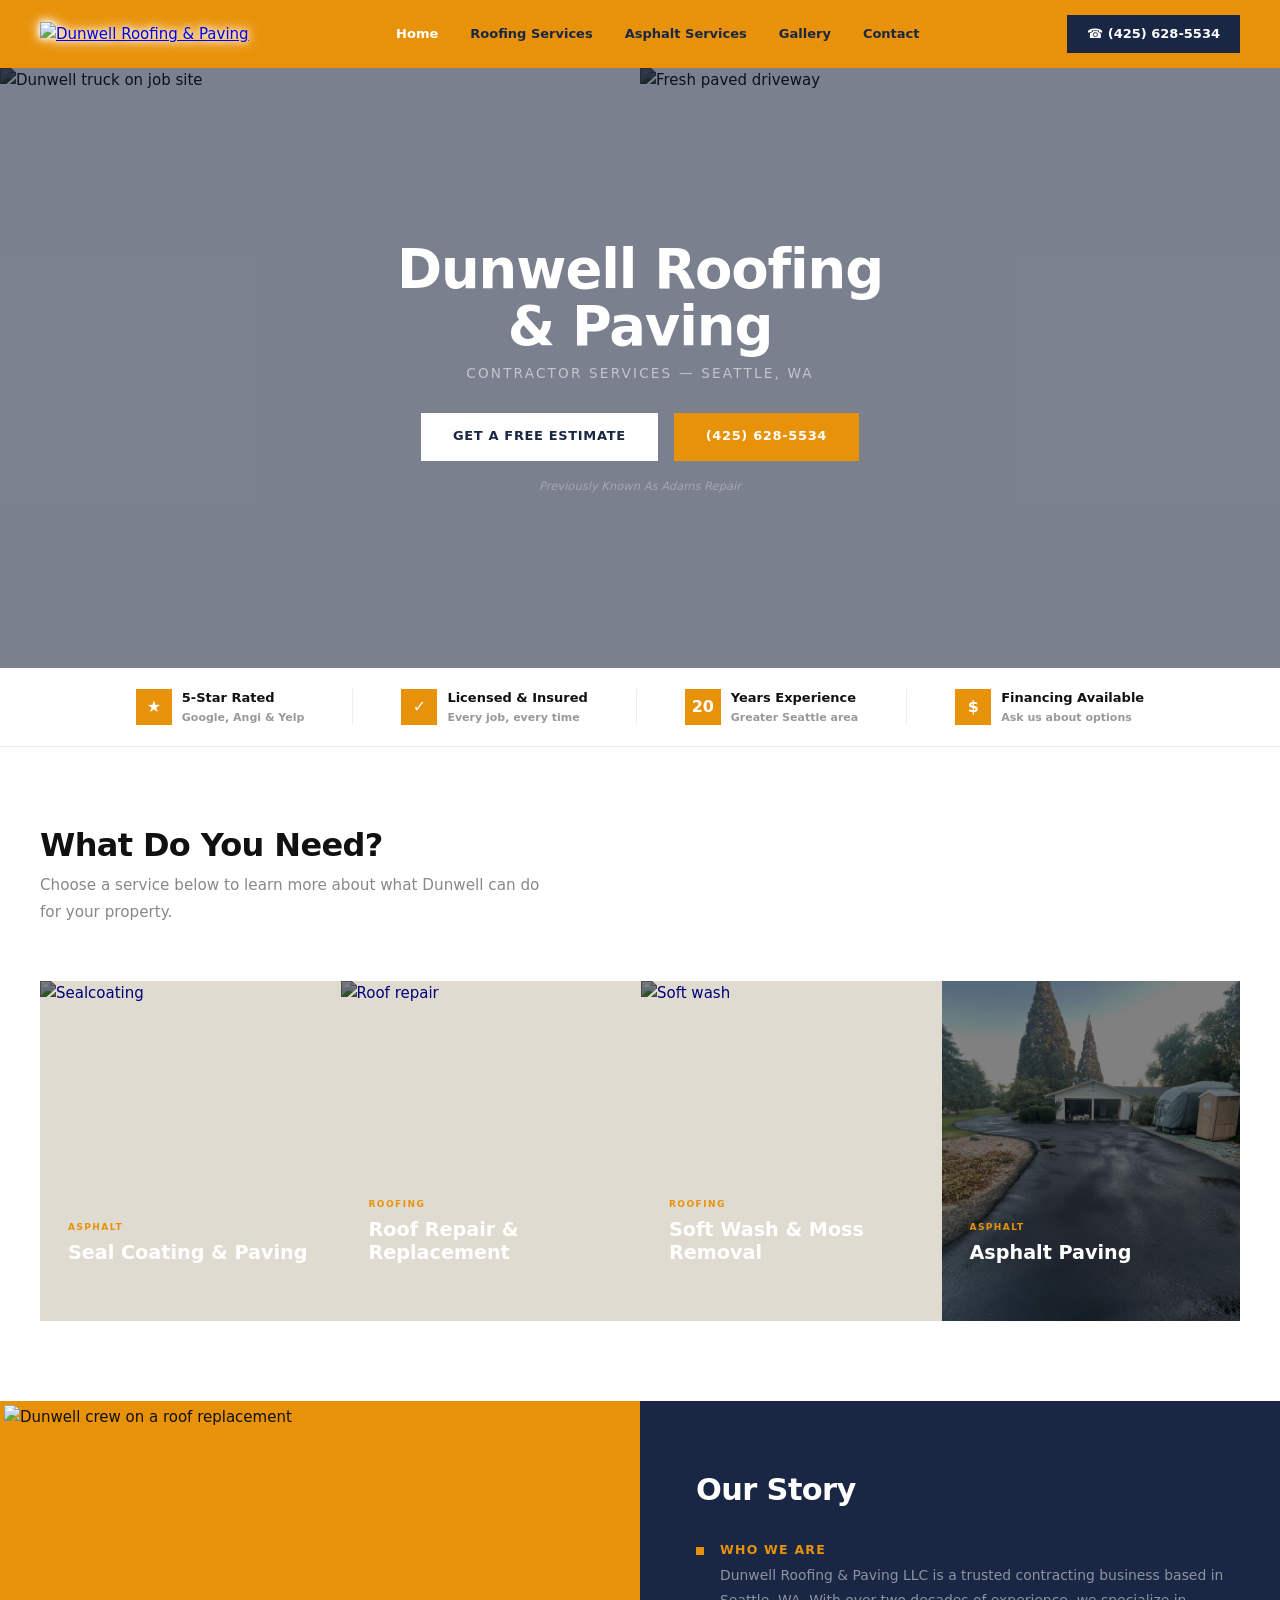
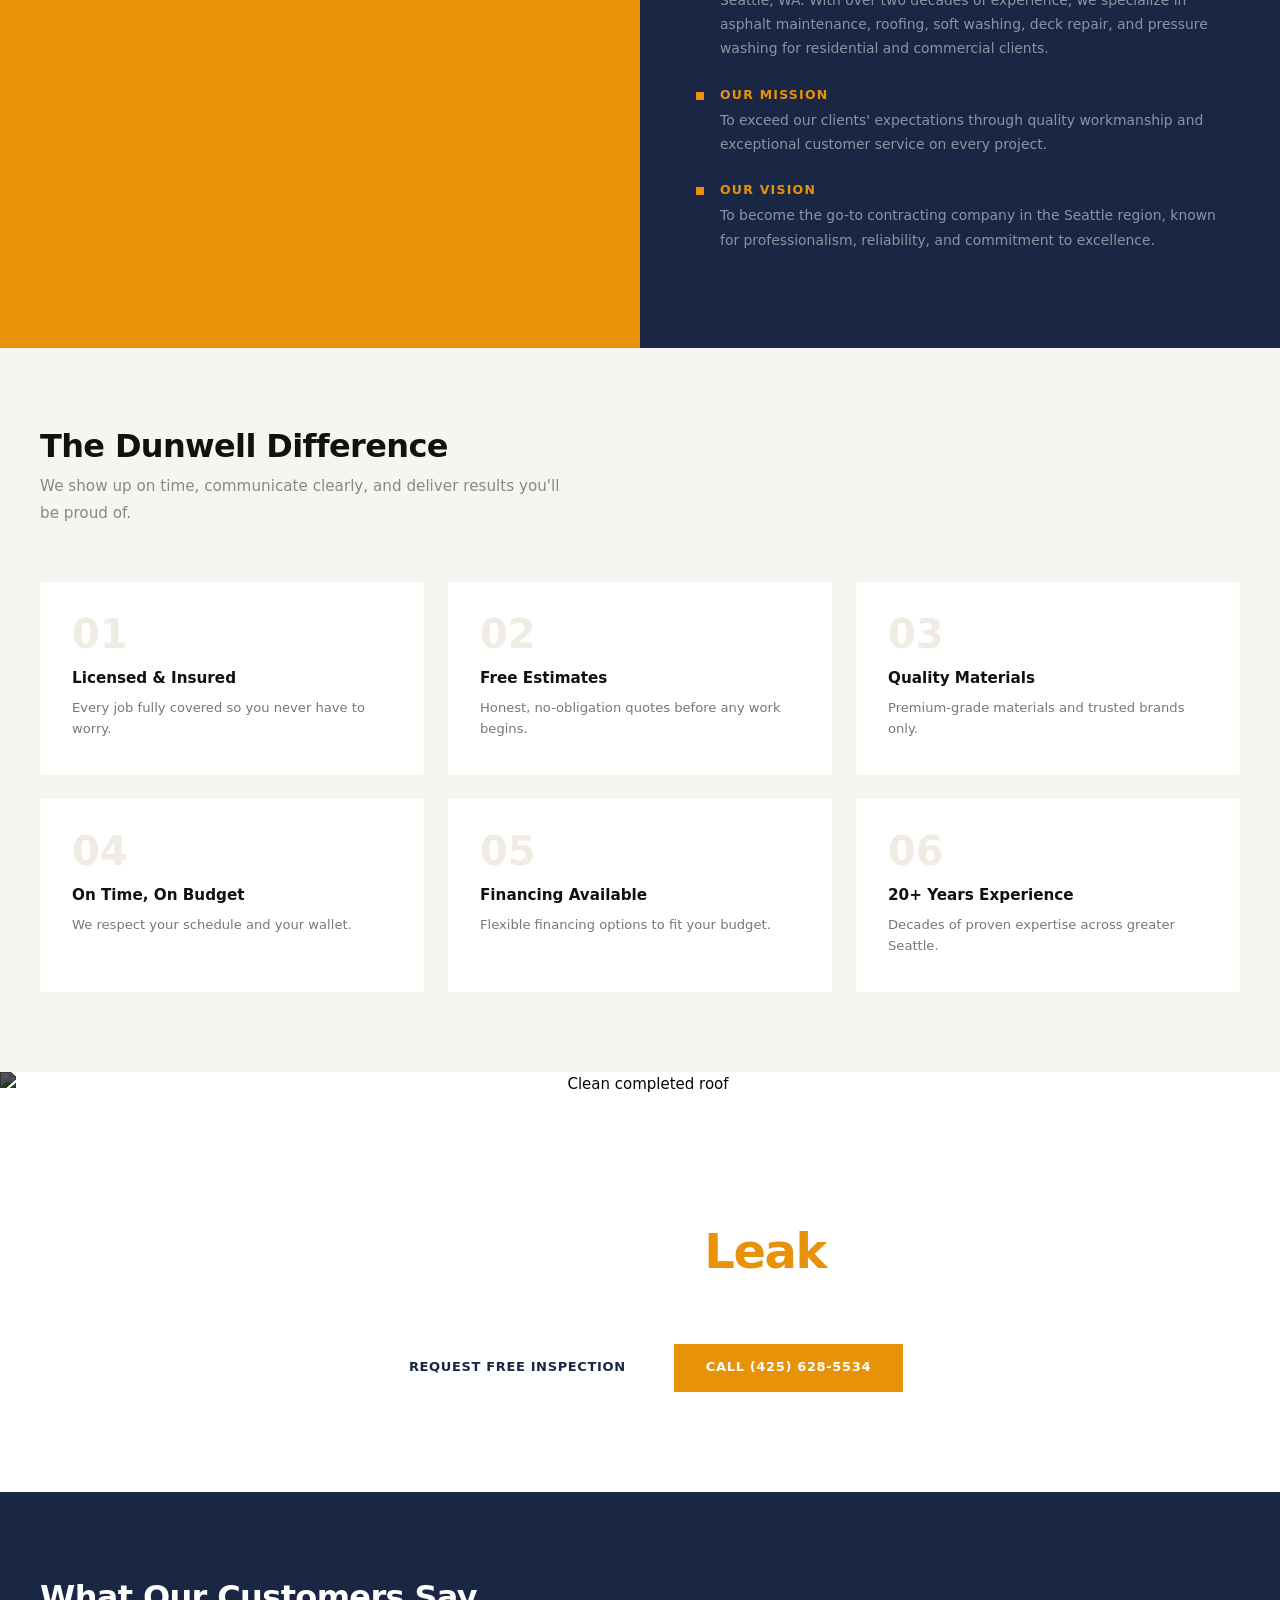
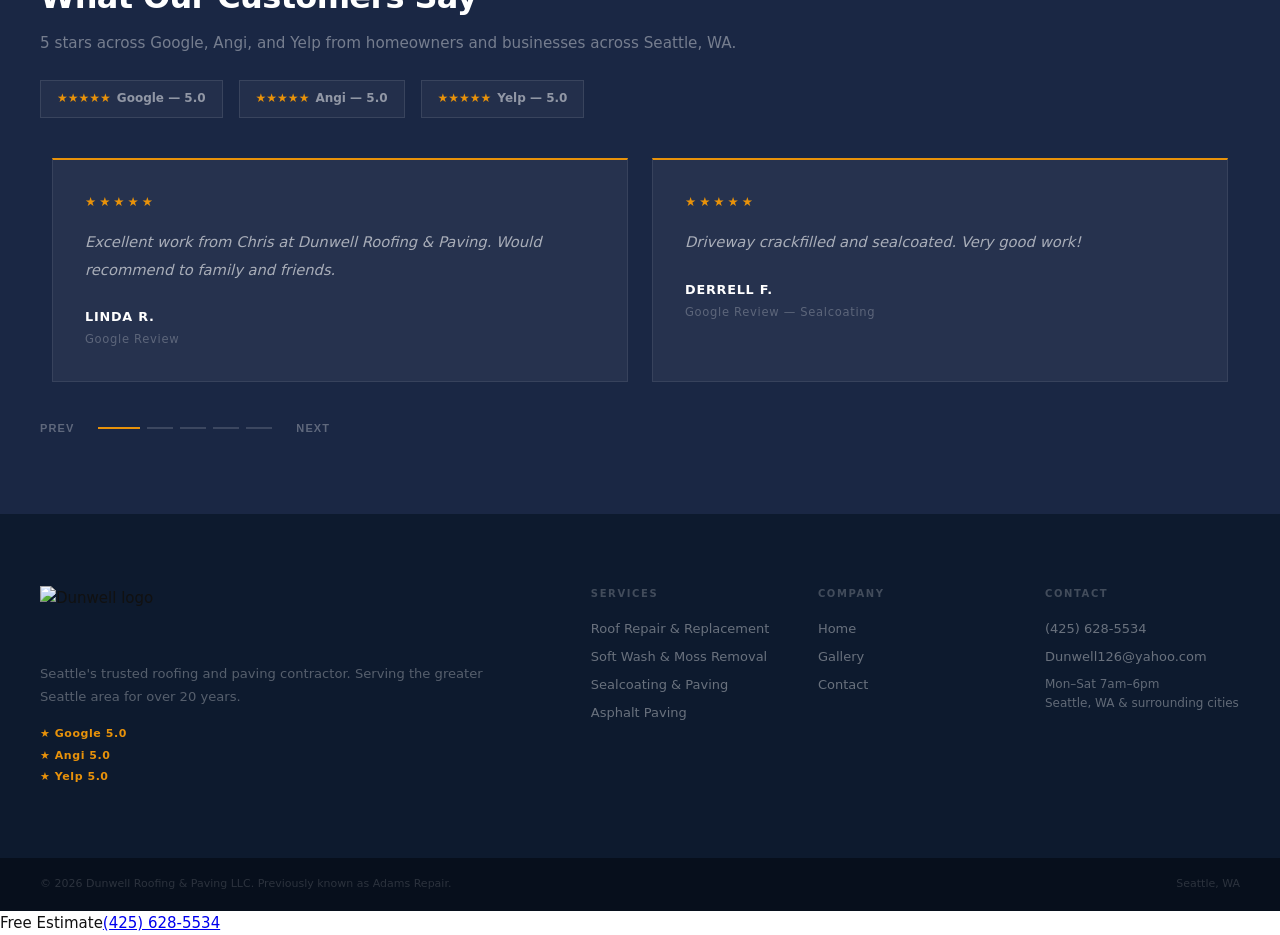
==== commit e153ed36: "this is the one" ====
--- a/index.html
+++ b/index.html
@@ -114,7 +114,7 @@
     <button class="tnbtn" onclick="tNext()">Next</button>
   </div>
 </div>
-<footer class="footer"><div class="footer-top"><div class="footer-brand"><img src="images/logo.png" alt="Dunwell logo" class="footer-logo"><p>Seattle&#39;s trusted roofing and paving contractor. Serving the greater Seattle area for over 20 years.</p><div class="footer-stars"><span>&#9733; Google 5.0</span><span>&#9733; Angi 5.0</span><span>&#9733; Yelp 5.0</span></div></div><div class="footer-cols"><div><h4>Services</h4><a href="roofing.html">Roof Repair &amp; Replacement</a><a href="roofing.html">Soft Wash &amp; Moss Removal</a><a href="asphalt.html">Sealcoating &amp; Paving</a><a href="asphalt.html">Asphalt Paving</a></div><div><h4>Company</h4><a href="index.html">Home</a><a href="gallery.html">Gallery</a><a href="contact.html">Contact</a></div><div><h4>Contact</h4><a href="tel:4256285534">(425) 628-5534</a><a href="mailto:Dunwell126@yahoo.com">Dunwell126@yahoo.com</a><p style="color:rgba(255,255,255,0.35);font-size:12px;margin-top:4px">Mon&ndash;Sat 7am&ndash;6pm<br>Seattle, WA &amp; surrounding cities</p></div></div></div></div><div class="footer-bar"><span>&#169; 2025 Dunwell Roofing &amp; Paving LLC. Previously known as Adams Repair.</span><span>Seattle, WA</span></div></footer><div class="sticky-cta"><span>Free Estimate</span><a href="tel:4256285534">(425) 628-5534</a></div>
+<footer class="footer"><div class="footer-top"><div class="footer-brand"><img src="images/logo.png" alt="Dunwell logo" class="footer-logo"><p>Seattle&#39;s trusted roofing and paving contractor. Serving the greater Seattle area for over 20 years.</p><div class="footer-stars"><span>&#9733; Google 5.0</span><span>&#9733; Angi 5.0</span><span>&#9733; Yelp 5.0</span></div></div><div class="footer-cols"><div><h4>Services</h4><a href="roofing.html">Roof Repair &amp; Replacement</a><a href="roofing.html">Soft Wash &amp; Moss Removal</a><a href="asphalt.html">Sealcoating &amp; Paving</a><a href="asphalt.html">Asphalt Paving</a></div><div><h4>Company</h4><a href="index.html">Home</a><a href="gallery.html">Gallery</a><a href="contact.html">Contact</a></div><div><h4>Contact</h4><a href="tel:4256285534">(425) 628-5534</a><a href="mailto:Dunwell126@yahoo.com">Dunwell126@yahoo.com</a><p style="color:rgba(255,255,255,0.35);font-size:12px;margin-top:4px">Mon&ndash;Sat 7am&ndash;6pm<br>Seattle, WA &amp; surrounding cities</p></div></div></div></div><div class="footer-bar"><span>&#169; 2026 Dunwell Roofing &amp; Paving LLC. Previously known as Adams Repair.</span><span>Seattle, WA</span></div></footer><div class="sticky-cta"><span>Free Estimate</span><a href="tel:4256285534">(425) 628-5534</a></div>
 </div>
 
 <!-- ROOFING -->
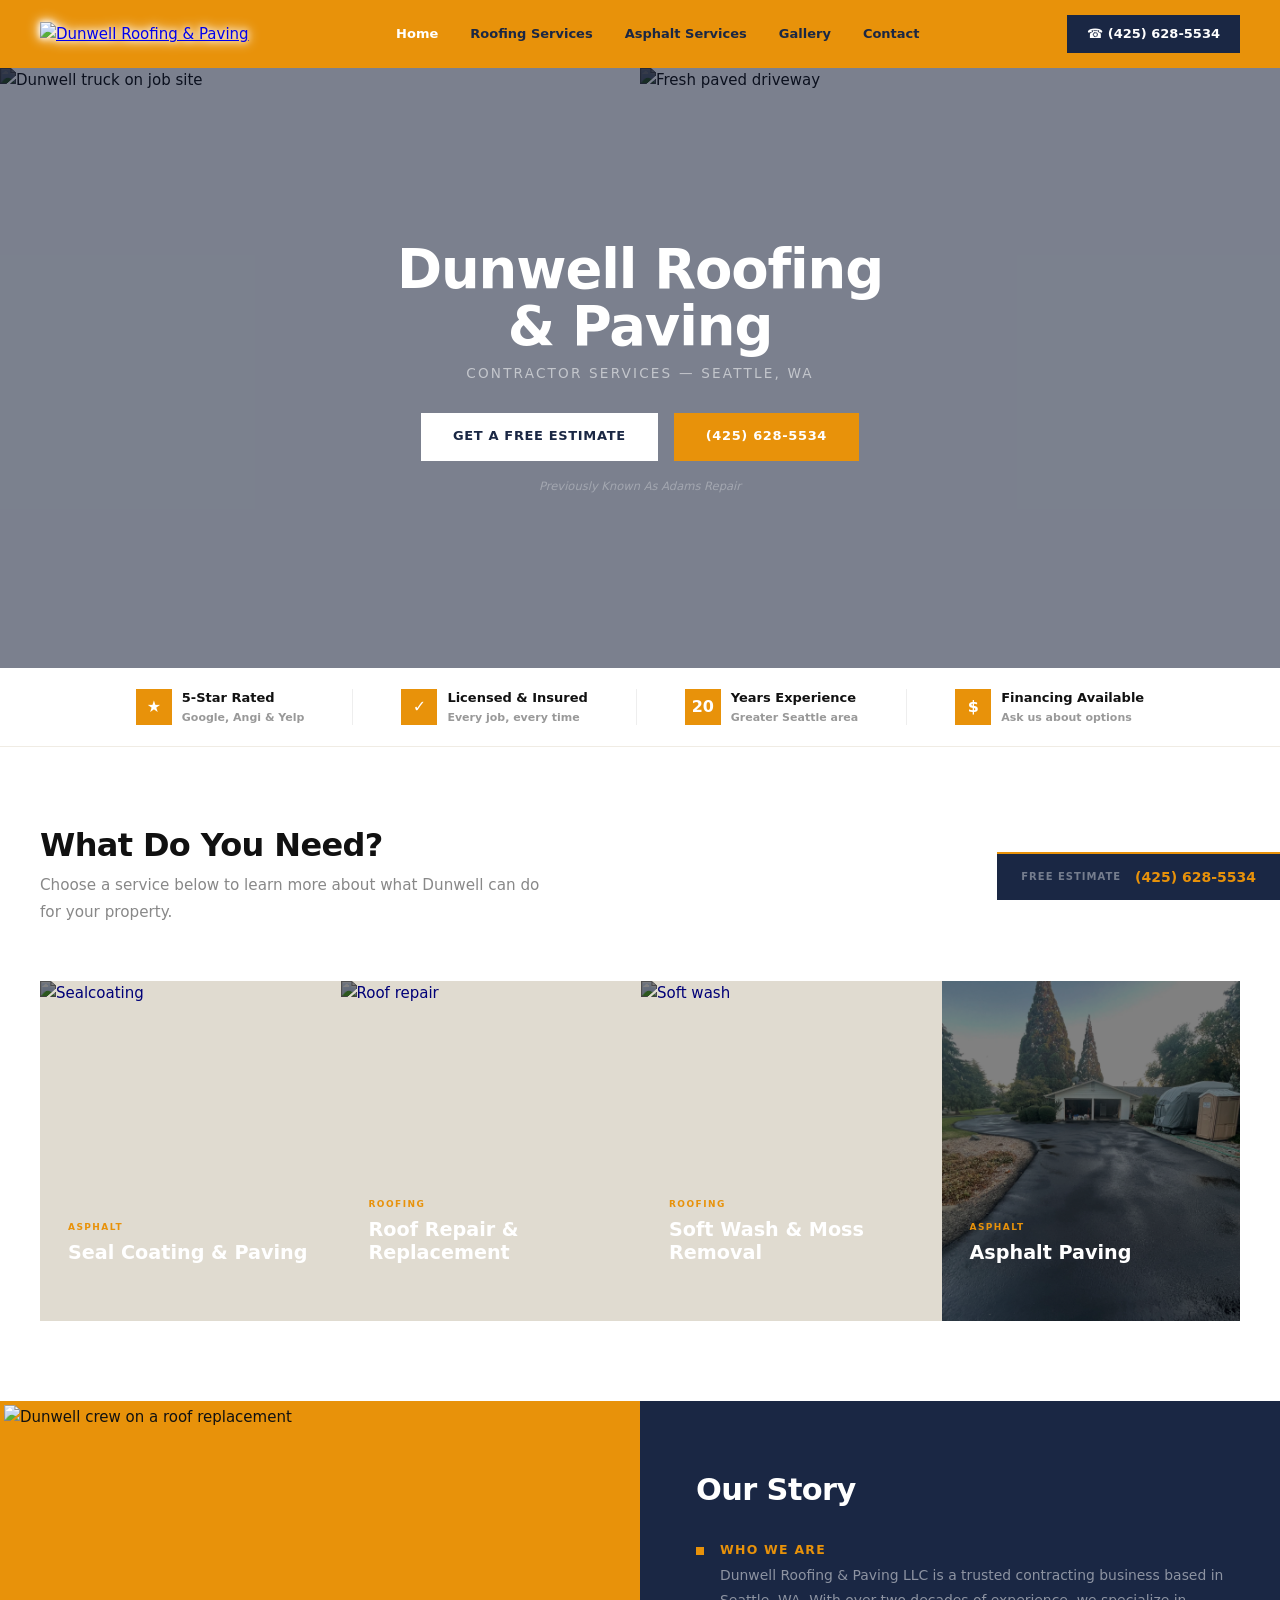
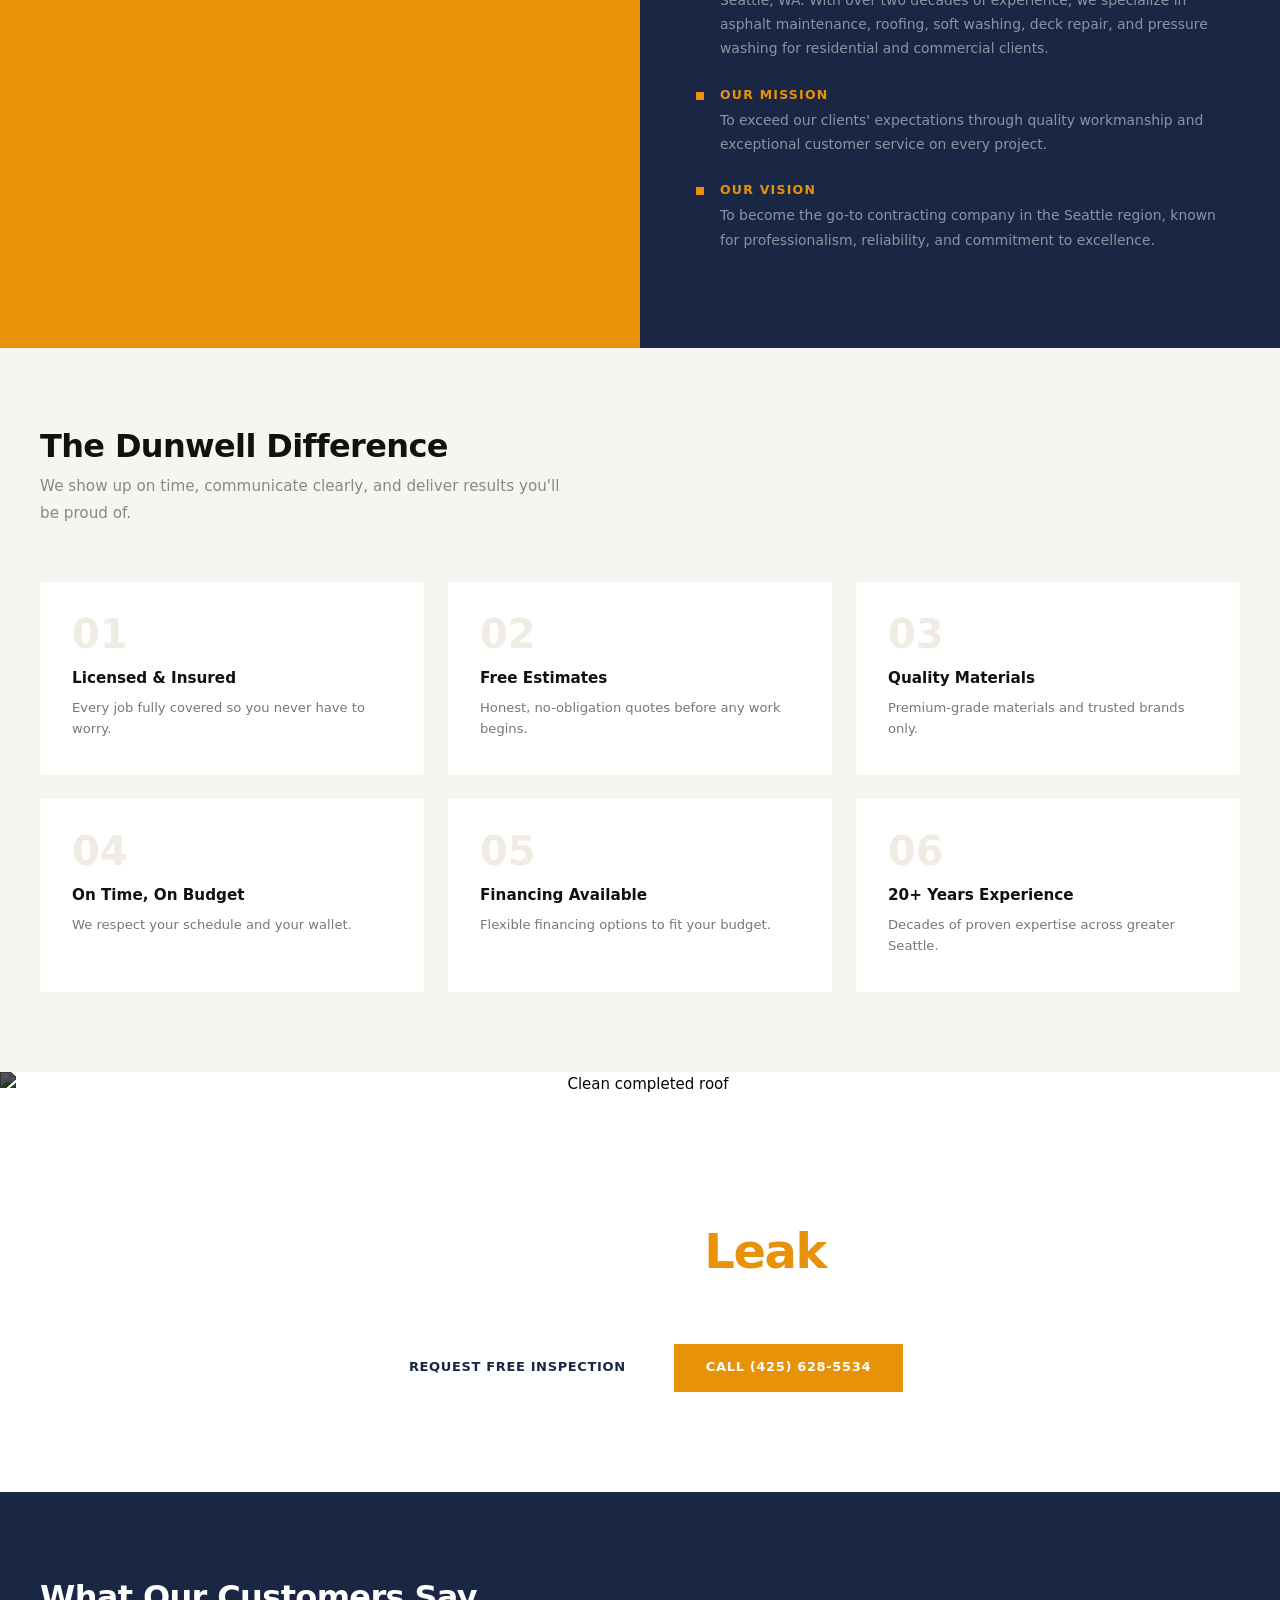
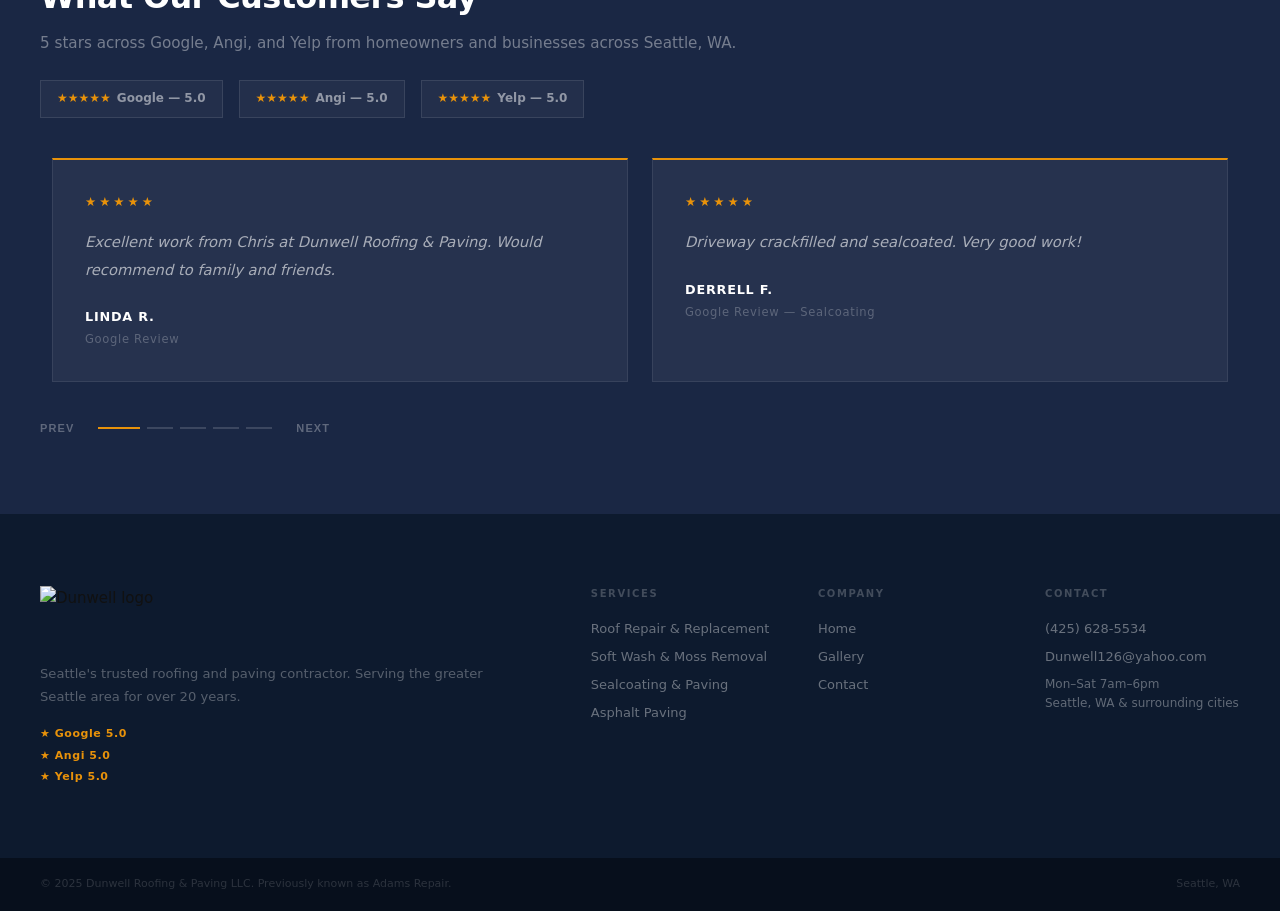
==== commit 9be31b00: "cta fix plz" ====
--- a/index.html
+++ b/index.html
@@ -114,7 +114,7 @@
     <button class="tnbtn" onclick="tNext()">Next</button>
   </div>
 </div>
-<footer class="footer"><div class="footer-top"><div class="footer-brand"><img src="images/logo.png" alt="Dunwell logo" class="footer-logo"><p>Seattle&#39;s trusted roofing and paving contractor. Serving the greater Seattle area for over 20 years.</p><div class="footer-stars"><span>&#9733; Google 5.0</span><span>&#9733; Angi 5.0</span><span>&#9733; Yelp 5.0</span></div></div><div class="footer-cols"><div><h4>Services</h4><a href="roofing.html">Roof Repair &amp; Replacement</a><a href="roofing.html">Soft Wash &amp; Moss Removal</a><a href="asphalt.html">Sealcoating &amp; Paving</a><a href="asphalt.html">Asphalt Paving</a></div><div><h4>Company</h4><a href="index.html">Home</a><a href="gallery.html">Gallery</a><a href="contact.html">Contact</a></div><div><h4>Contact</h4><a href="tel:4256285534">(425) 628-5534</a><a href="mailto:Dunwell126@yahoo.com">Dunwell126@yahoo.com</a><p style="color:rgba(255,255,255,0.35);font-size:12px;margin-top:4px">Mon&ndash;Sat 7am&ndash;6pm<br>Seattle, WA &amp; surrounding cities</p></div></div></div></div><div class="footer-bar"><span>&#169; 2026 Dunwell Roofing &amp; Paving LLC. Previously known as Adams Repair.</span><span>Seattle, WA</span></div></footer><div class="sticky-cta"><span>Free Estimate</span><a href="tel:4256285534">(425) 628-5534</a></div>
+<footer class="footer"><div class="footer-top"><div class="footer-brand"><img src="images/logo.png" alt="Dunwell logo" class="footer-logo"><p>Seattle&#39;s trusted roofing and paving contractor. Serving the greater Seattle area for over 20 years.</p><div class="footer-stars"><span>&#9733; Google 5.0</span><span>&#9733; Angi 5.0</span><span>&#9733; Yelp 5.0</span></div></div><div class="footer-cols"><div><h4>Services</h4><a href="roofing.html">Roof Repair &amp; Replacement</a><a href="roofing.html">Soft Wash &amp; Moss Removal</a><a href="asphalt.html">Sealcoating &amp; Paving</a><a href="asphalt.html">Asphalt Paving</a></div><div><h4>Company</h4><a href="index.html">Home</a><a href="gallery.html">Gallery</a><a href="contact.html">Contact</a></div><div><h4>Contact</h4><a href="tel:4256285534">(425) 628-5534</a><a href="mailto:Dunwell126@yahoo.com">Dunwell126@yahoo.com</a><p style="color:rgba(255,255,255,0.35);font-size:12px;margin-top:4px">Mon&ndash;Sat 7am&ndash;6pm<br>Seattle, WA &amp; surrounding cities</p></div></div></div></div><div class="footer-bar"><span>&#169; 2025 Dunwell Roofing &amp; Paving LLC. Previously known as Adams Repair.</span><span>Seattle, WA</span></div></footer><div class="sca"><a href="contact.html" style="font-size:10px;font-weight:700;letter-spacing:.1em;text-transform:uppercase;color:rgba(255,255,255,.4);text-decoration:none;">Free Estimate</a><a href="tel:4256285534">(425) 628-5534</a></div>
 </div>
 
 <!-- ROOFING -->
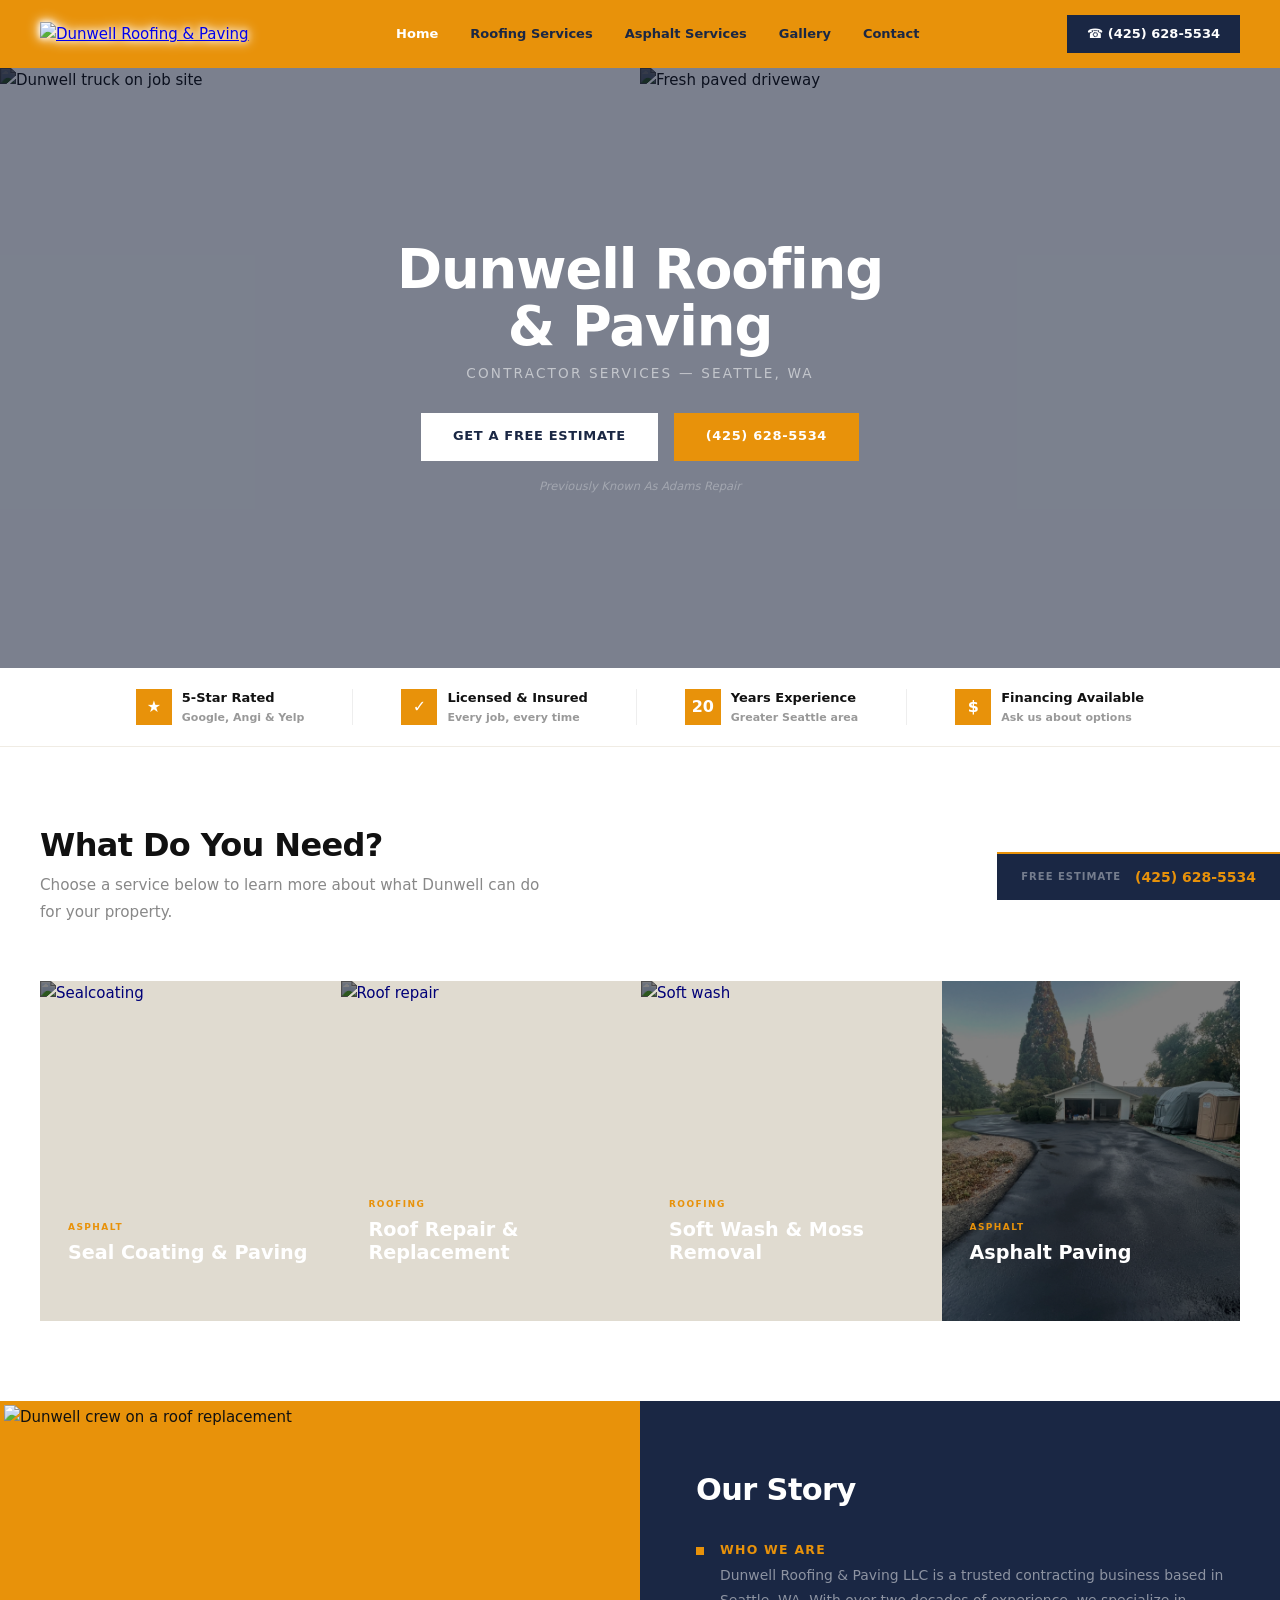
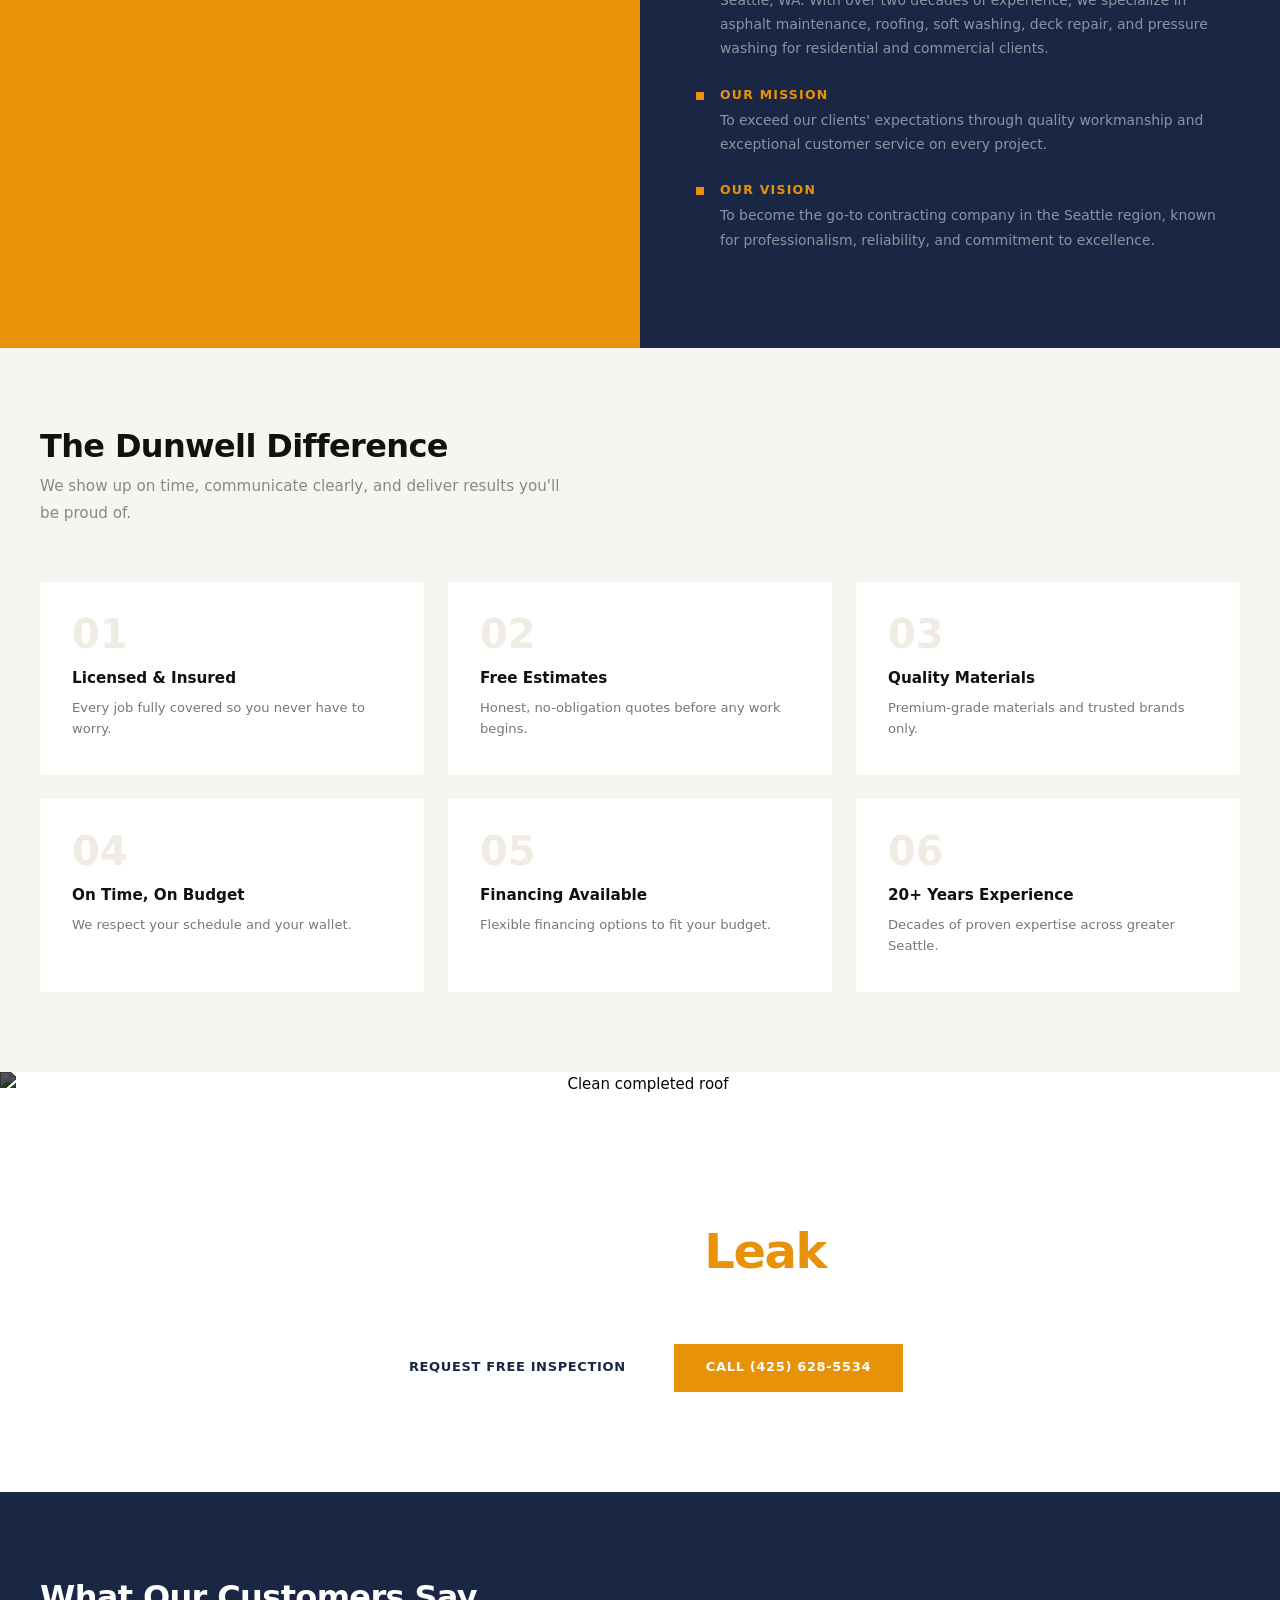
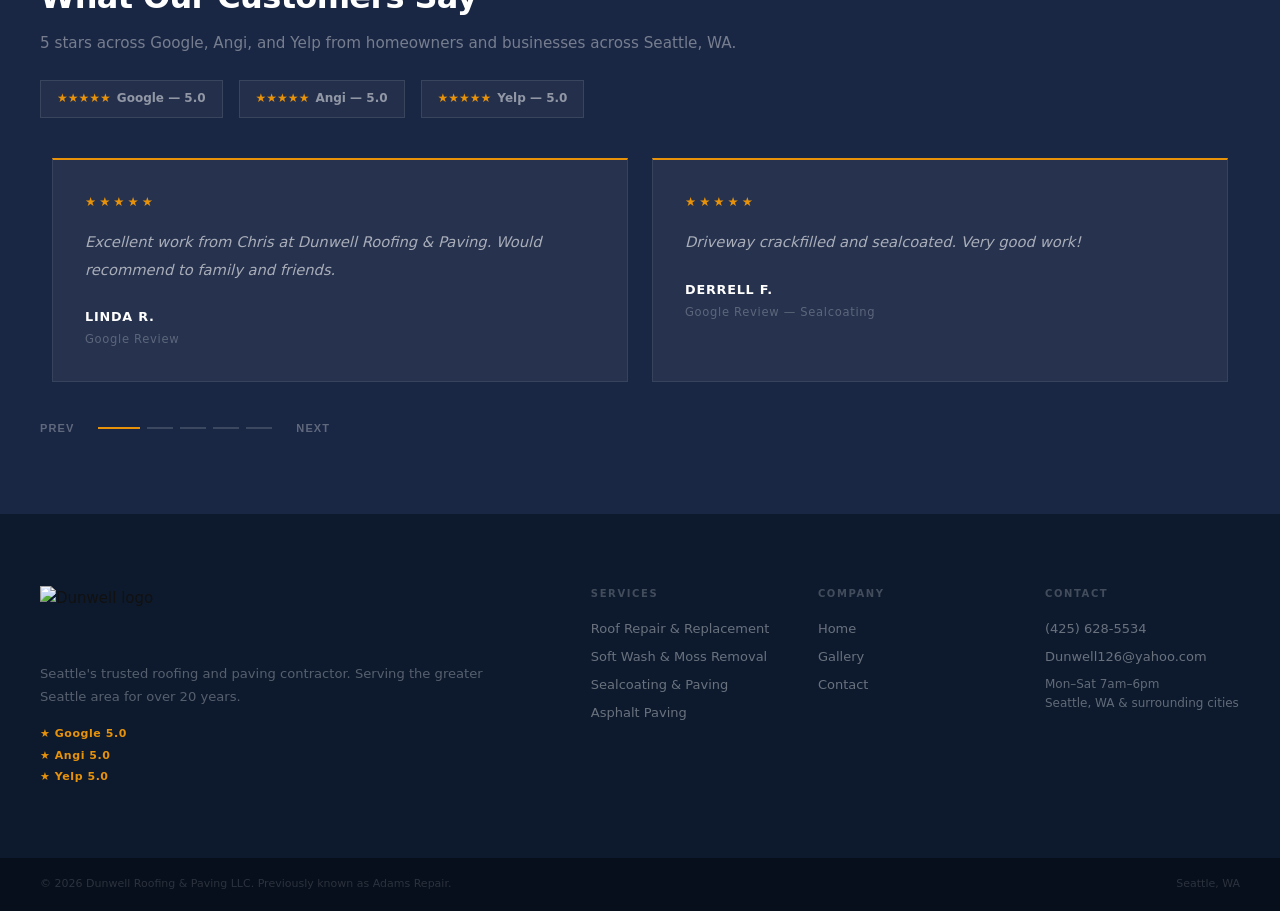
==== commit 7c4e5428: "index fotter copyright fix" ====
--- a/index.html
+++ b/index.html
@@ -114,7 +114,7 @@
     <button class="tnbtn" onclick="tNext()">Next</button>
   </div>
 </div>
-<footer class="footer"><div class="footer-top"><div class="footer-brand"><img src="images/logo.png" alt="Dunwell logo" class="footer-logo"><p>Seattle&#39;s trusted roofing and paving contractor. Serving the greater Seattle area for over 20 years.</p><div class="footer-stars"><span>&#9733; Google 5.0</span><span>&#9733; Angi 5.0</span><span>&#9733; Yelp 5.0</span></div></div><div class="footer-cols"><div><h4>Services</h4><a href="roofing.html">Roof Repair &amp; Replacement</a><a href="roofing.html">Soft Wash &amp; Moss Removal</a><a href="asphalt.html">Sealcoating &amp; Paving</a><a href="asphalt.html">Asphalt Paving</a></div><div><h4>Company</h4><a href="index.html">Home</a><a href="gallery.html">Gallery</a><a href="contact.html">Contact</a></div><div><h4>Contact</h4><a href="tel:4256285534">(425) 628-5534</a><a href="mailto:Dunwell126@yahoo.com">Dunwell126@yahoo.com</a><p style="color:rgba(255,255,255,0.35);font-size:12px;margin-top:4px">Mon&ndash;Sat 7am&ndash;6pm<br>Seattle, WA &amp; surrounding cities</p></div></div></div></div><div class="footer-bar"><span>&#169; 2025 Dunwell Roofing &amp; Paving LLC. Previously known as Adams Repair.</span><span>Seattle, WA</span></div></footer><div class="sca"><a href="contact.html" style="font-size:10px;font-weight:700;letter-spacing:.1em;text-transform:uppercase;color:rgba(255,255,255,.4);text-decoration:none;">Free Estimate</a><a href="tel:4256285534">(425) 628-5534</a></div>
+<footer class="footer"><div class="footer-top"><div class="footer-brand"><img src="images/logo.png" alt="Dunwell logo" class="footer-logo"><p>Seattle&#39;s trusted roofing and paving contractor. Serving the greater Seattle area for over 20 years.</p><div class="footer-stars"><span>&#9733; Google 5.0</span><span>&#9733; Angi 5.0</span><span>&#9733; Yelp 5.0</span></div></div><div class="footer-cols"><div><h4>Services</h4><a href="roofing.html">Roof Repair &amp; Replacement</a><a href="roofing.html">Soft Wash &amp; Moss Removal</a><a href="asphalt.html">Sealcoating &amp; Paving</a><a href="asphalt.html">Asphalt Paving</a></div><div><h4>Company</h4><a href="index.html">Home</a><a href="gallery.html">Gallery</a><a href="contact.html">Contact</a></div><div><h4>Contact</h4><a href="tel:4256285534">(425) 628-5534</a><a href="mailto:Dunwell126@yahoo.com">Dunwell126@yahoo.com</a><p style="color:rgba(255,255,255,0.35);font-size:12px;margin-top:4px">Mon&ndash;Sat 7am&ndash;6pm<br>Seattle, WA &amp; surrounding cities</p></div></div></div></div><div class="footer-bar"><span>&#169; 2026 Dunwell Roofing &amp; Paving LLC. Previously known as Adams Repair.</span><span>Seattle, WA</span></div></footer><div class="sca"><a href="contact.html" style="font-size:10px;font-weight:700;letter-spacing:.1em;text-transform:uppercase;color:rgba(255,255,255,.4);text-decoration:none;">Free Estimate</a><a href="tel:4256285534">(425) 628-5534</a></div>
 </div>
 
 <!-- ROOFING -->
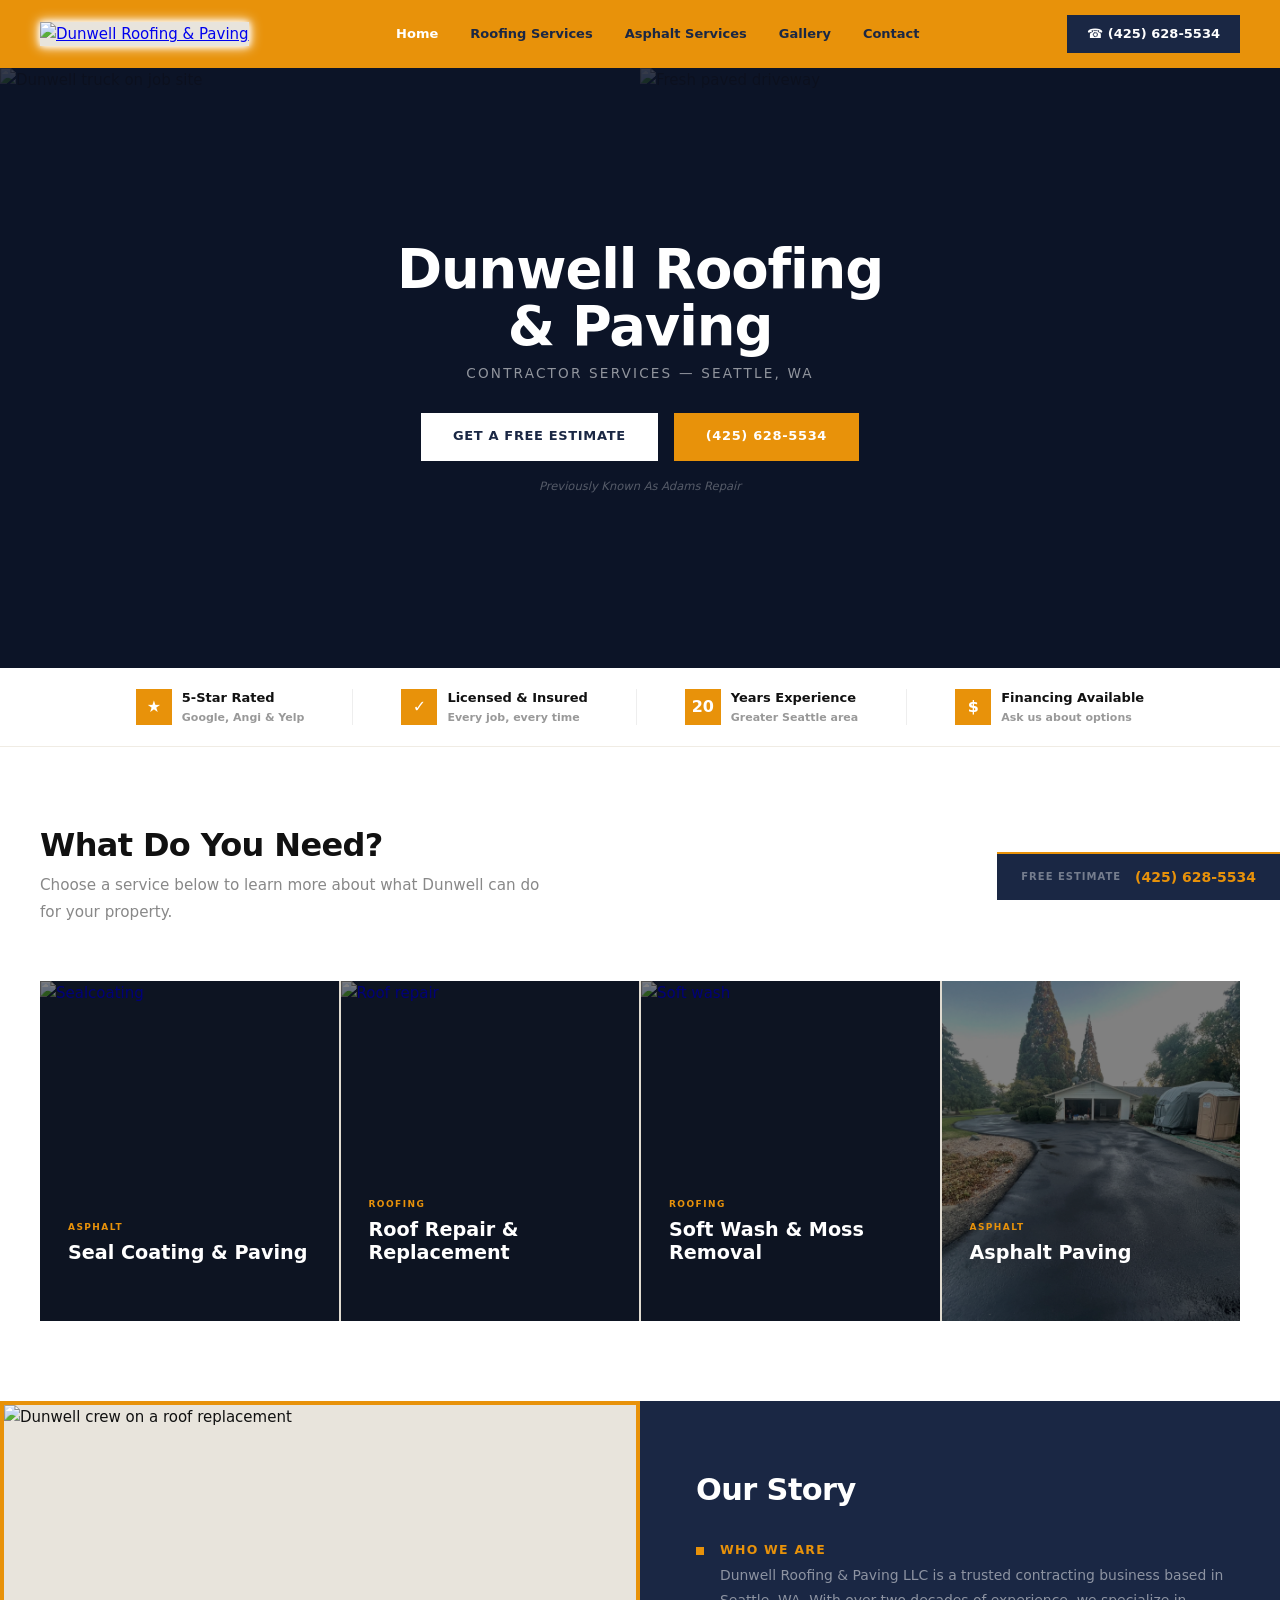
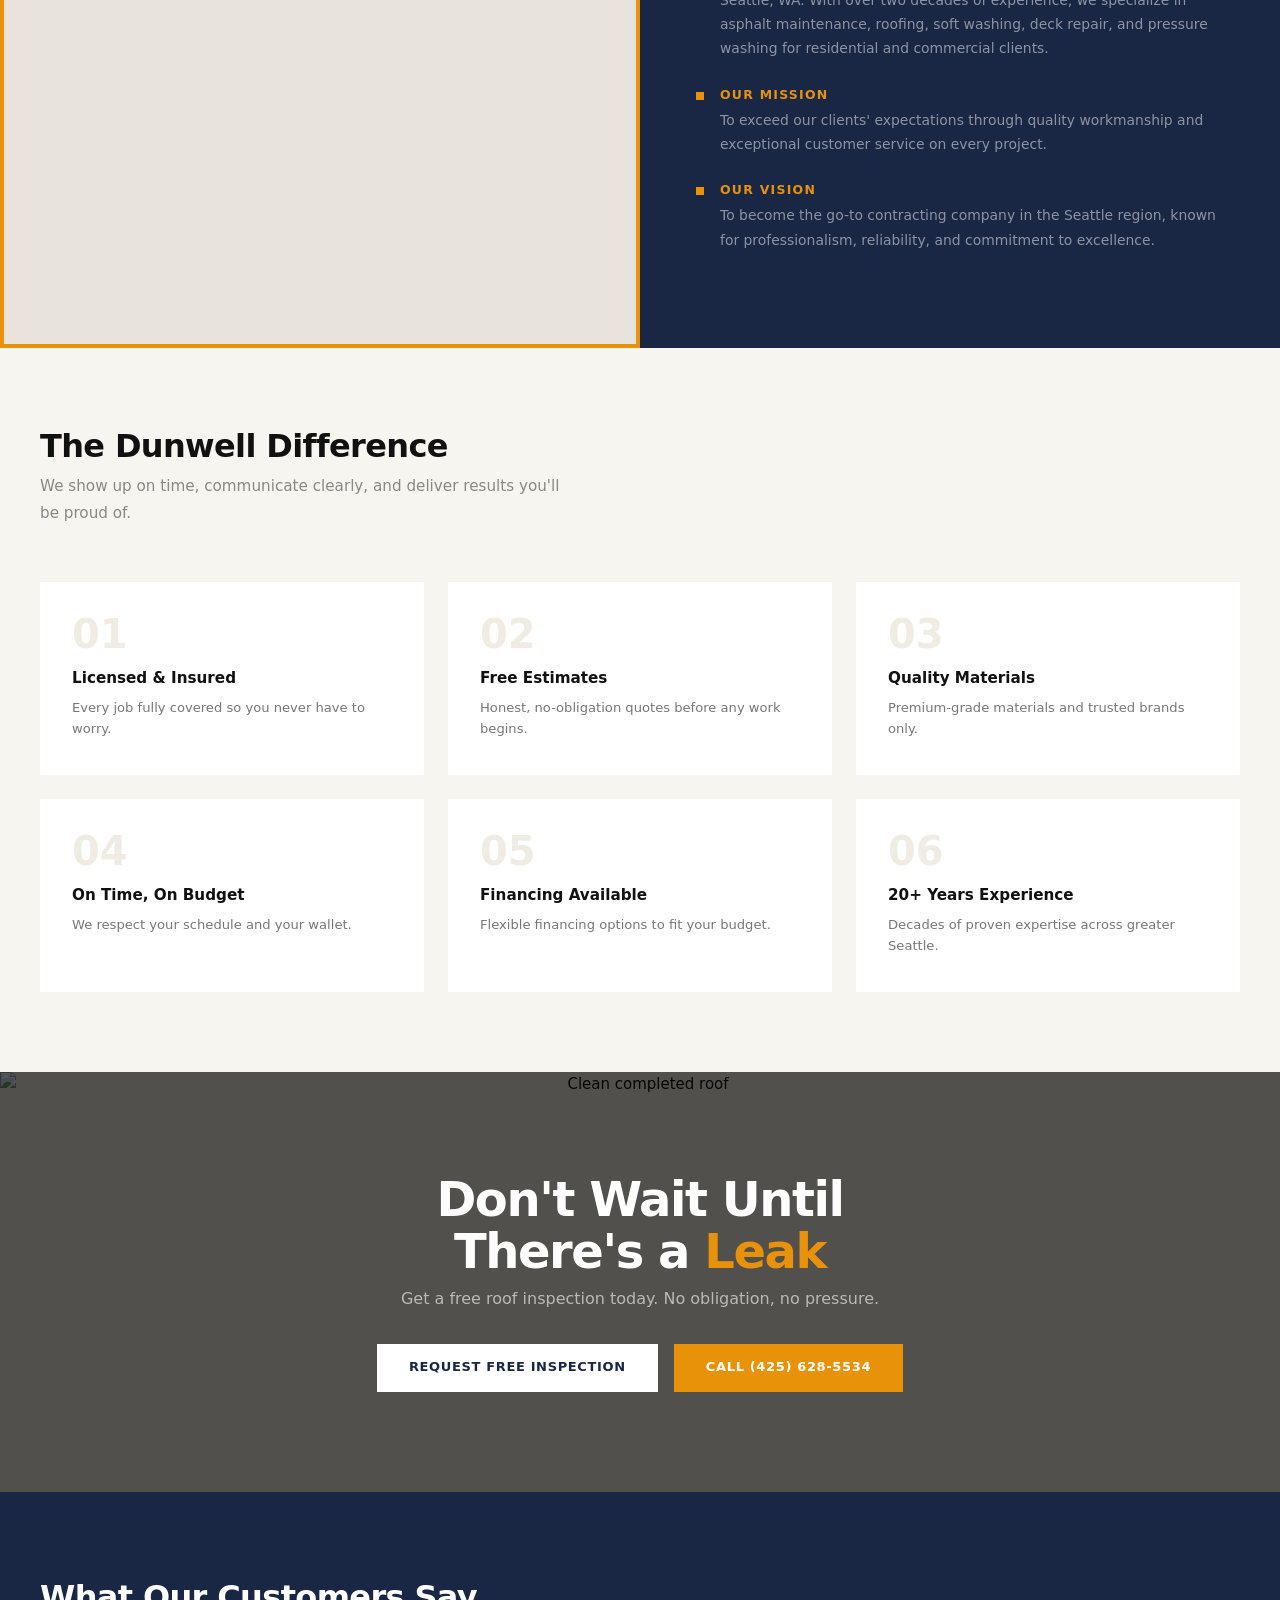
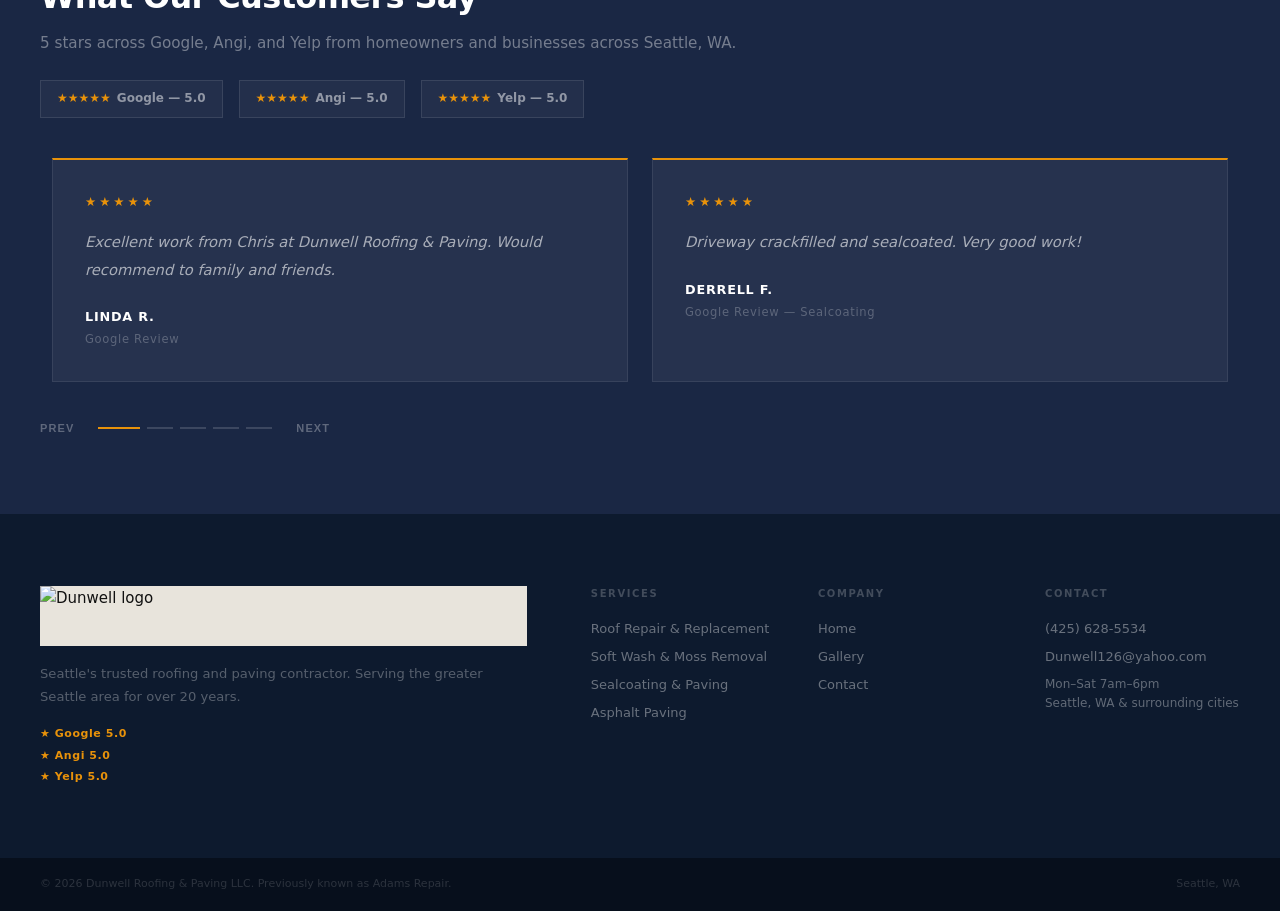
==== commit fbb629f9: "fix image load" ====
--- a/index.html
+++ b/index.html
@@ -4,7 +4,7 @@
 <meta charset="UTF-8">
 <meta name="viewport" content="width=device-width, initial-scale=1.0">
 <title>Dunwell Roofing & Paving LLC | Seattle, WA</title>
-<link rel="canonical" href="https://dunwellseattle.com/">
+<link rel="canonical" href="https://dunwellroofingandpaving.com/">
 <meta name="description" content="Dunwell Roofing &amp; Paving LLC (formerly Adams Repair) — Seattle's trusted roofing and asphalt contractor. Free estimates. Licensed &amp; insured. Call (425) 628-5534.">
 <script type="application/ld+json">
 {
@@ -13,7 +13,7 @@
   "name": "Dunwell Roofing & Paving LLC",
   "alternateName": "Adams Repair",
   "telephone": "+14256285534",
-  "url": "https://dunwellseattle.com"
+  "url": "https://dunwellroofingandpaving.com"
 }
 </script>
 <link rel="stylesheet" href="styles.css">
@@ -21,7 +21,7 @@
 <body>
 <nav class="nav">
   <div class="nav-left">
-    <a href="index.html"><img src="images/logo.png" alt="Dunwell Roofing & Paving" class="nav-logo"></a>
+    <a href="index.html"><img src="images/logo.png" loading="eager" alt="Dunwell Roofing & Paving" class="nav-logo"></a>
   </div>
   <div class="nav-links"><a href="index.html" class="active">Home</a><a href="roofing.html">Roofing Services</a><a href="asphalt.html">Asphalt Services</a><a href="gallery.html">Gallery</a><a href="contact.html">Contact</a></div>
   <button class="hamburger" onclick="toggleMenu()" aria-label="Menu">
@@ -30,8 +30,8 @@
   <a href="tel:4256285534" class="nav-cta">&#9742; (425) 628-5534</a>
 </nav>
 <div class="hero">
-  <img class="hi" src="images/hero-dunwell-truck.jpeg" alt="Dunwell truck on job site" style="object-position:center center;">
-  <img class="hi" src="images/hero-paving.jpeg" alt="Fresh paved driveway" style="object-position:center 60%;">
+  <img class="hi" src="images/hero-dunwell-truck.jpeg" loading="eager" alt="Dunwell truck on job site" style="object-position:center center;">
+  <img class="hi" src="images/hero-paving.jpeg" loading="eager" alt="Fresh paved driveway" style="object-position:center 60%;">
   <div class="ho"></div>
   <div class="hc">
     <h1>Dunwell Roofing<br>&amp; Paving</h1>
@@ -54,9 +54,9 @@
   <p class="sec-sub">Choose a service below to learn more about what Dunwell can do for your property.</p>
   <div class="ng">
     <a class="nc" href="asphalt.html"><img src="images/paving-result-2.jpeg" alt="Sealcoating" style="object-position:center bottom"><div class="ncb"><div class="nctag">Asphalt</div><div class="nctitle">Seal Coating &amp; Paving</div><span class="nclink">Explore &rarr;</span></div></a>
-    <a class="nc" href="roofing.html"><img src="images/roof-1.jpeg" alt="Roof repair" style="object-position:center 30%"><div class="ncb"><div class="nctag">Roofing</div><div class="nctitle">Roof Repair &amp; Replacement</div><span class="nclink">Explore &rarr;</span></div></a>
+    <a class="nc" href="roofing.html"><img src="images/roof-1.jpeg" loading="eager" alt="Roof repair" style="object-position:center 30%"><div class="ncb"><div class="nctag">Roofing</div><div class="nctitle">Roof Repair &amp; Replacement</div><span class="nclink">Explore &rarr;</span></div></a>
     <a class="nc" href="roofing.html"><img src="images/house-wash-after-1.jpeg" alt="Soft wash" style="object-position:center center"><div class="ncb"><div class="nctag">Roofing</div><div class="nctitle">Soft Wash &amp; Moss Removal</div><span class="nclink">Explore &rarr;</span></div></a>
-    <a class="nc" href="asphalt.html"><img src="images/PavingAfter1.jpeg" alt="Asphalt paving" style="object-position:center bottom"><div class="ncb"><div class="nctag">Asphalt</div><div class="nctitle">Asphalt Paving</div><span class="nclink">Explore &rarr;</span></div></a>
+    <a class="nc" href="asphalt.html"><img src="images/PavingAfter1.jpeg" loading="eager" alt="Asphalt paving" style="object-position:center bottom"><div class="ncb"><div class="nctag">Asphalt</div><div class="nctitle">Asphalt Paving</div><span class="nclink">Explore &rarr;</span></div></a>
   </div>
 </div>
 <div class="ss">
@@ -88,7 +88,7 @@
 
 <!-- PHOTO CTA — "Don't wait until there's a leak" -->
 <div class="pc">
-  <img src="images/roof-1.jpeg" alt="Clean completed roof" style="object-position:center 30%;position:absolute;inset:0;width:100%;height:100%;object-fit:cover;filter:brightness(.35);">
+  <img src="images/roof-1.jpeg" loading="eager" alt="Clean completed roof" style="object-position:center 30%;position:absolute;inset:0;width:100%;height:100%;object-fit:cover;filter:brightness(.35);">
   <div class="pcc">
     <h2>Don&#39;t Wait Until<br>There&#39;s a <em>Leak</em></h2>
     <p>Get a free roof inspection today. No obligation, no pressure.</p>
@@ -114,7 +114,7 @@
     <button class="tnbtn" onclick="tNext()">Next</button>
   </div>
 </div>
-<footer class="footer"><div class="footer-top"><div class="footer-brand"><img src="images/logo.png" alt="Dunwell logo" class="footer-logo"><p>Seattle&#39;s trusted roofing and paving contractor. Serving the greater Seattle area for over 20 years.</p><div class="footer-stars"><span>&#9733; Google 5.0</span><span>&#9733; Angi 5.0</span><span>&#9733; Yelp 5.0</span></div></div><div class="footer-cols"><div><h4>Services</h4><a href="roofing.html">Roof Repair &amp; Replacement</a><a href="roofing.html">Soft Wash &amp; Moss Removal</a><a href="asphalt.html">Sealcoating &amp; Paving</a><a href="asphalt.html">Asphalt Paving</a></div><div><h4>Company</h4><a href="index.html">Home</a><a href="gallery.html">Gallery</a><a href="contact.html">Contact</a></div><div><h4>Contact</h4><a href="tel:4256285534">(425) 628-5534</a><a href="mailto:Dunwell126@yahoo.com">Dunwell126@yahoo.com</a><p style="color:rgba(255,255,255,0.35);font-size:12px;margin-top:4px">Mon&ndash;Sat 7am&ndash;6pm<br>Seattle, WA &amp; surrounding cities</p></div></div></div></div><div class="footer-bar"><span>&#169; 2026 Dunwell Roofing &amp; Paving LLC. Previously known as Adams Repair.</span><span>Seattle, WA</span></div></footer><div class="sca"><a href="contact.html" style="font-size:10px;font-weight:700;letter-spacing:.1em;text-transform:uppercase;color:rgba(255,255,255,.4);text-decoration:none;">Free Estimate</a><a href="tel:4256285534">(425) 628-5534</a></div>
+<footer class="footer"><div class="footer-top"><div class="footer-brand"><img src="images/logo.png" loading="eager" alt="Dunwell logo" class="footer-logo"><p>Seattle&#39;s trusted roofing and paving contractor. Serving the greater Seattle area for over 20 years.</p><div class="footer-stars"><span>&#9733; Google 5.0</span><span>&#9733; Angi 5.0</span><span>&#9733; Yelp 5.0</span></div></div><div class="footer-cols"><div><h4>Services</h4><a href="roofing.html">Roof Repair &amp; Replacement</a><a href="roofing.html">Soft Wash &amp; Moss Removal</a><a href="asphalt.html">Sealcoating &amp; Paving</a><a href="asphalt.html">Asphalt Paving</a></div><div><h4>Company</h4><a href="index.html">Home</a><a href="gallery.html">Gallery</a><a href="contact.html">Contact</a></div><div><h4>Contact</h4><a href="tel:4256285534">(425) 628-5534</a><a href="mailto:Dunwell126@yahoo.com">Dunwell126@yahoo.com</a><p style="color:rgba(255,255,255,0.35);font-size:12px;margin-top:4px">Mon&ndash;Sat 7am&ndash;6pm<br>Seattle, WA &amp; surrounding cities</p></div></div></div></div><div class="footer-bar"><span>&#169; 2026 Dunwell Roofing &amp; Paving LLC. Previously known as Adams Repair.</span><span>Seattle, WA</span></div></footer><div class="sca"><a href="contact.html" style="font-size:10px;font-weight:700;letter-spacing:.1em;text-transform:uppercase;color:rgba(255,255,255,.4);text-decoration:none;">Free Estimate</a><a href="tel:4256285534">(425) 628-5534</a></div>
 </div>
 
 <!-- ROOFING -->
--- a/styles.css
+++ b/styles.css
@@ -425,4 +425,10 @@
   .nav-links a:last-child{border-bottom:none}
   .nav-links a.active{color:#E8920A}
   .nav-links a:hover{color:#E8920A}
-}+}
+
+/* === IMAGE LOADING — smooth placeholder === */
+img{background:#e8e4dc}
+.hi{background:#1a2744}
+.nc img{background:#1a2744}
+.ih img{background:#1a2744}
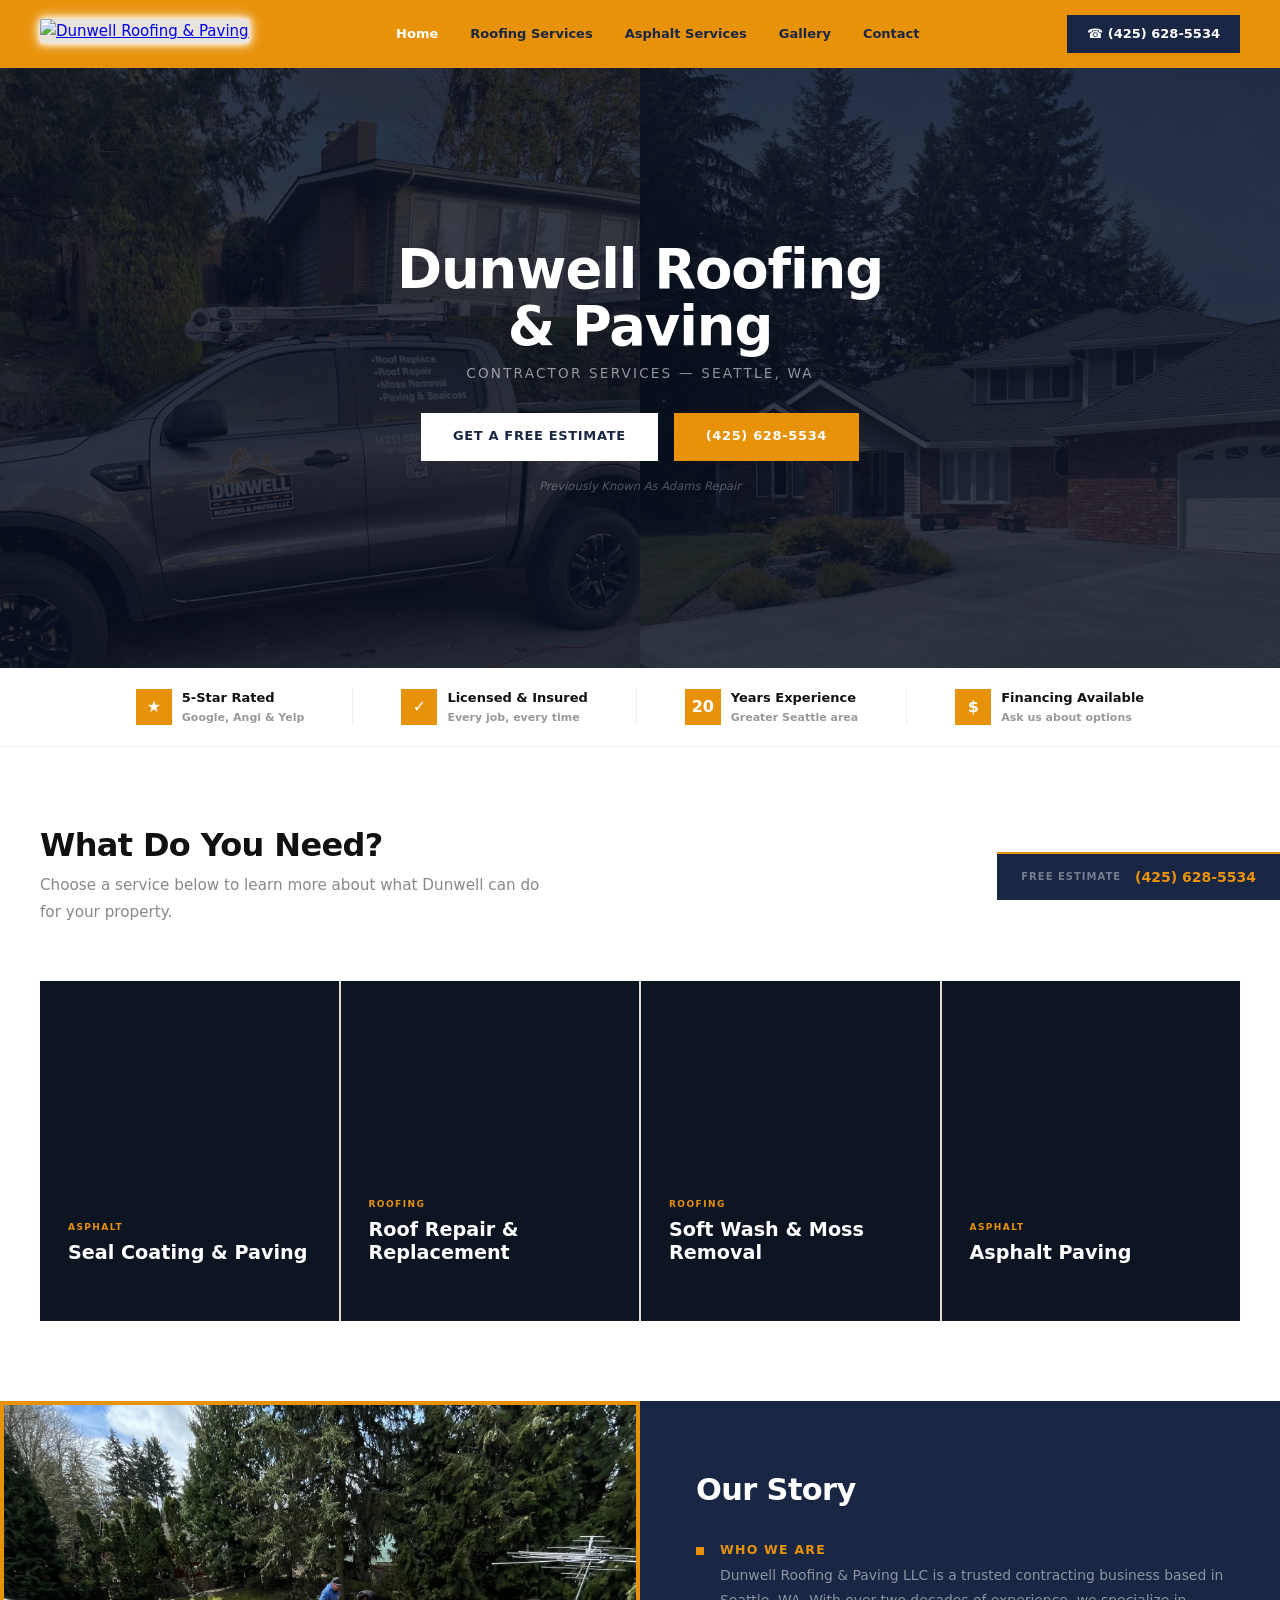
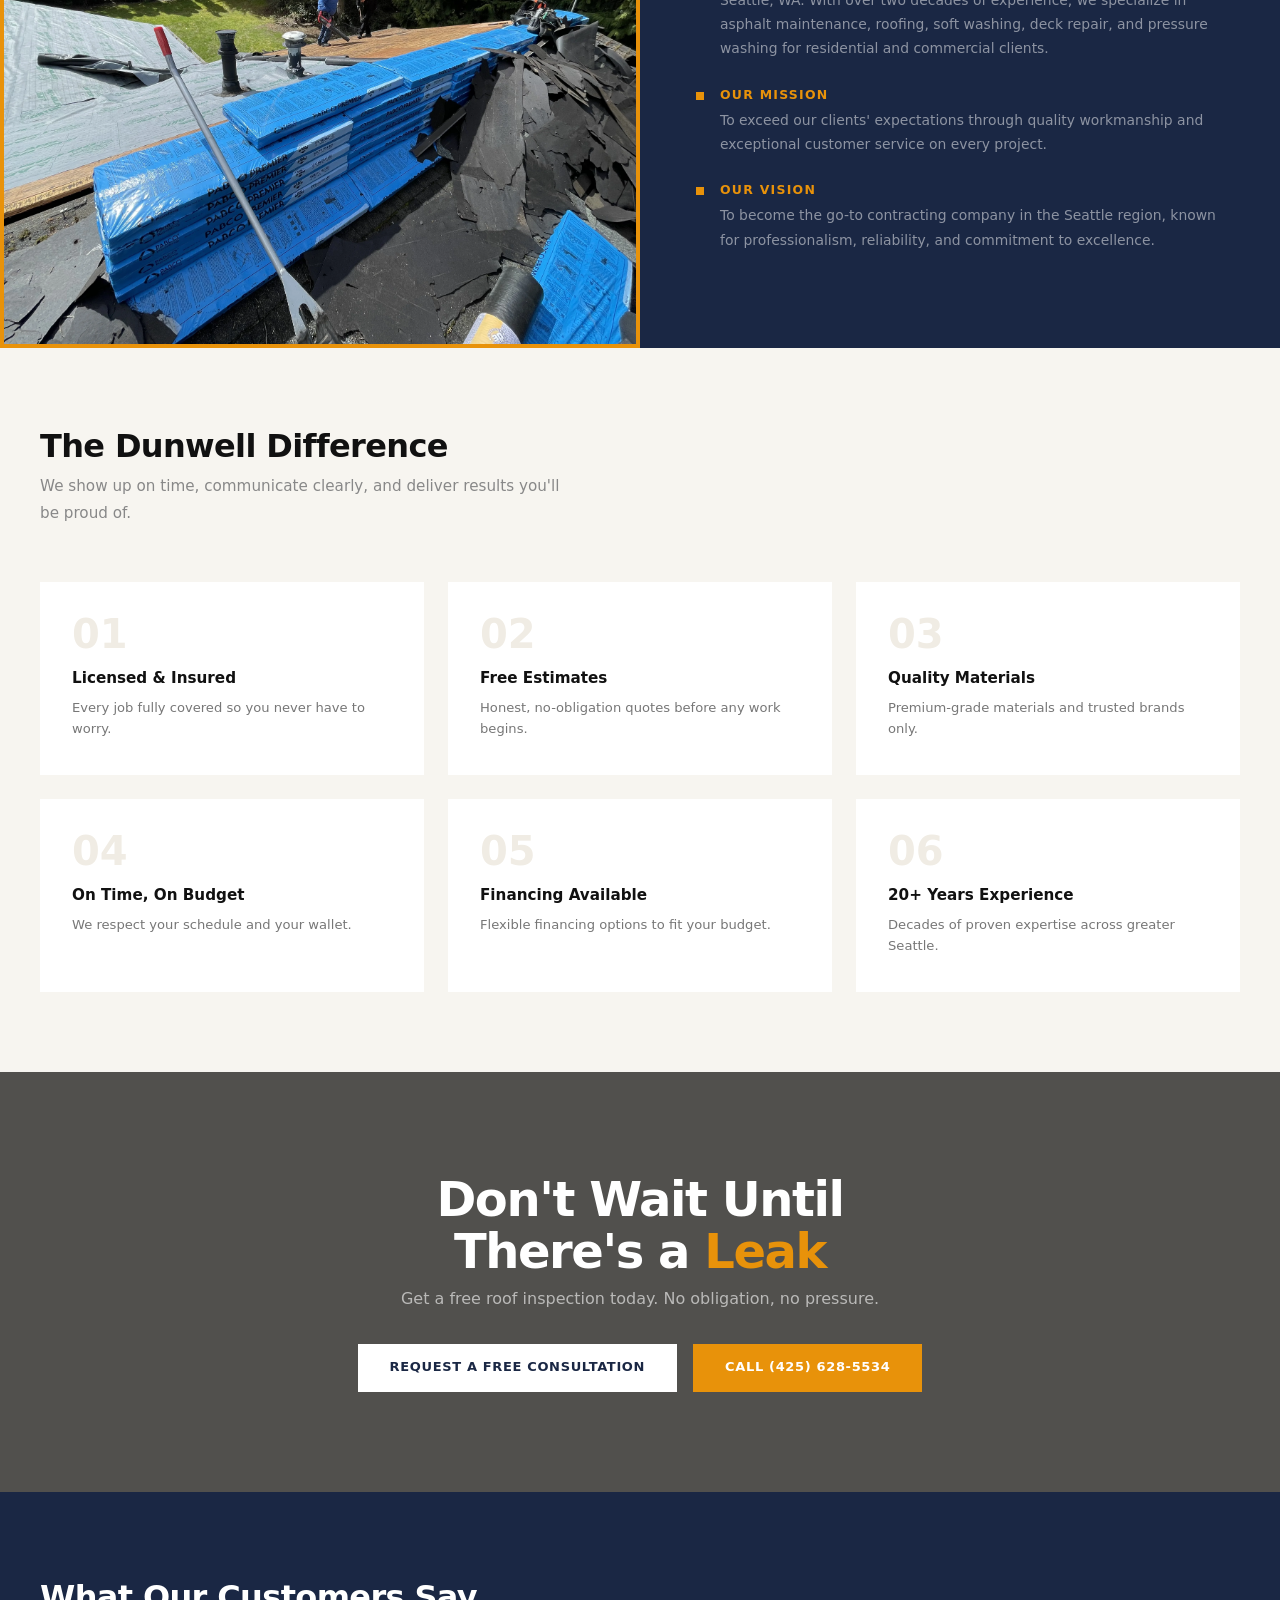
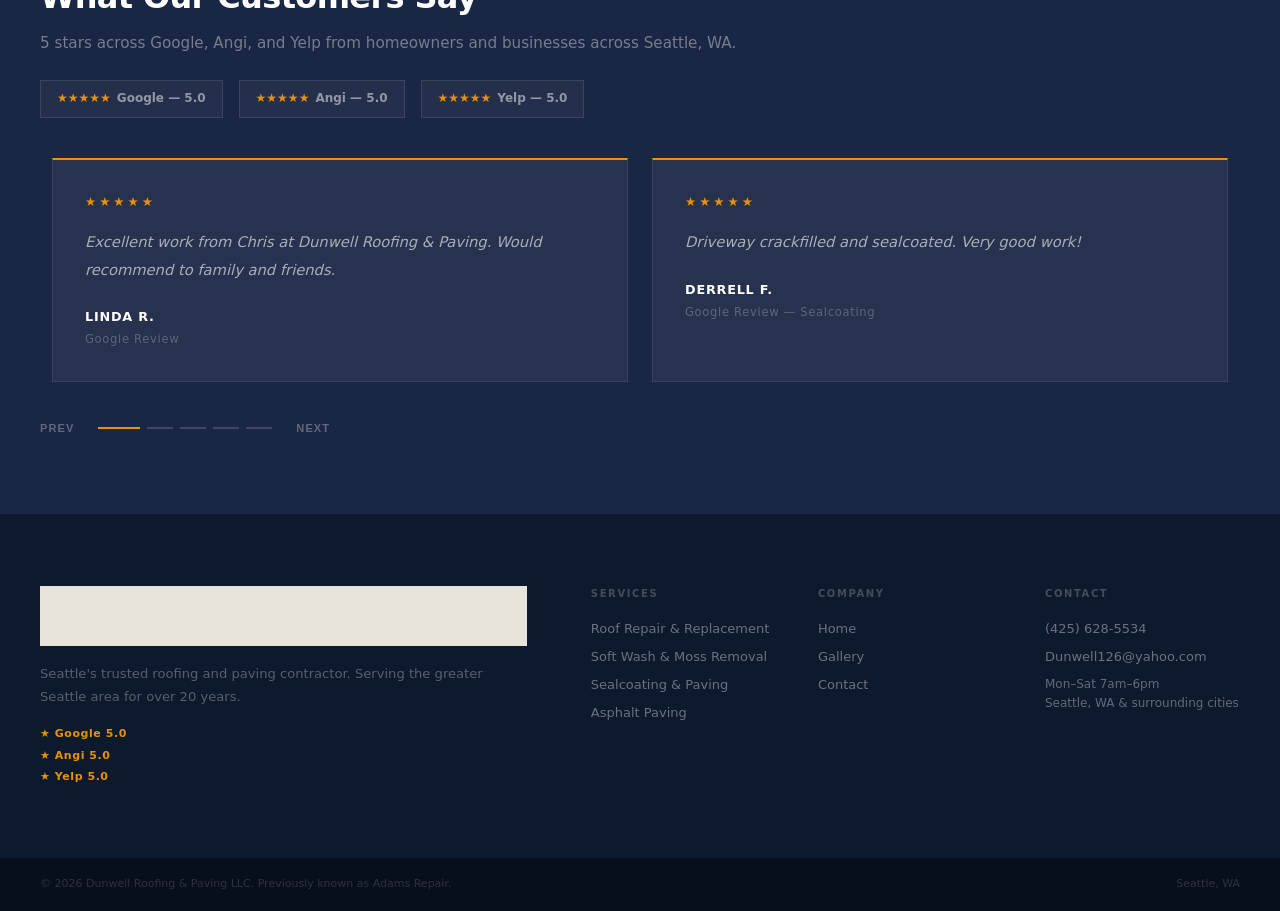
==== commit 6d8502a1: "site map, flat roofing, and the webp images" ====
--- a/index.html
+++ b/index.html
@@ -16,6 +16,12 @@
   "url": "https://dunwellroofingandpaving.com"
 }
 </script>
+<meta property="og:title" content="Dunwell Roofing &amp; Paving LLC | Seattle, WA">
+<meta property="og:description" content="Seattle's trusted roofing and paving contractor. Free estimates. Licensed &amp; insured. Call (425) 628-5534.">
+<meta property="og:image" content="https://dunwellroofingandpaving.com/images/logo.png">
+<meta property="og:url" content="https://dunwellroofingandpaving.com">
+<meta property="og:type" content="website">
+<link rel="icon" type="image/png" href="images/logo.png">
 <link rel="stylesheet" href="styles.css">
 </head>
 <body>
@@ -30,8 +36,8 @@
   <a href="tel:4256285534" class="nav-cta">&#9742; (425) 628-5534</a>
 </nav>
 <div class="hero">
-  <img class="hi" src="images/hero-dunwell-truck.jpeg" loading="eager" alt="Dunwell truck on job site" style="object-position:center center;">
-  <img class="hi" src="images/hero-paving.jpeg" loading="eager" alt="Fresh paved driveway" style="object-position:center 60%;">
+  <img class="hi" src="images/hero-dunwell-truck.webp" loading="eager" alt="Dunwell truck on job site" style="object-position:center center;">
+  <img class="hi" src="images/hero-paving.webp" loading="eager" alt="Fresh paved driveway" style="object-position:center 60%;">
   <div class="ho"></div>
   <div class="hc">
     <h1>Dunwell Roofing<br>&amp; Paving</h1>
@@ -53,15 +59,15 @@
   <h2>What Do You Need?</h2>
   <p class="sec-sub">Choose a service below to learn more about what Dunwell can do for your property.</p>
   <div class="ng">
-    <a class="nc" href="asphalt.html"><img src="images/paving-result-2.jpeg" alt="Sealcoating" style="object-position:center bottom"><div class="ncb"><div class="nctag">Asphalt</div><div class="nctitle">Seal Coating &amp; Paving</div><span class="nclink">Explore &rarr;</span></div></a>
-    <a class="nc" href="roofing.html"><img src="images/roof-1.jpeg" loading="eager" alt="Roof repair" style="object-position:center 30%"><div class="ncb"><div class="nctag">Roofing</div><div class="nctitle">Roof Repair &amp; Replacement</div><span class="nclink">Explore &rarr;</span></div></a>
-    <a class="nc" href="roofing.html"><img src="images/house-wash-after-1.jpeg" alt="Soft wash" style="object-position:center center"><div class="ncb"><div class="nctag">Roofing</div><div class="nctitle">Soft Wash &amp; Moss Removal</div><span class="nclink">Explore &rarr;</span></div></a>
-    <a class="nc" href="asphalt.html"><img src="images/PavingAfter1.jpeg" loading="eager" alt="Asphalt paving" style="object-position:center bottom"><div class="ncb"><div class="nctag">Asphalt</div><div class="nctitle">Asphalt Paving</div><span class="nclink">Explore &rarr;</span></div></a>
+    <a class="nc" href="asphalt.html"><img src="images/paving-result-2.webp" alt="Sealcoating" style="object-position:center bottom"><div class="ncb"><div class="nctag">Asphalt</div><div class="nctitle">Seal Coating &amp; Paving</div><span class="nclink">Explore &rarr;</span></div></a>
+    <a class="nc" href="roofing.html"><img src="images/roof-1.webp" loading="eager" alt="Roof repair" style="object-position:center 30%"><div class="ncb"><div class="nctag">Roofing</div><div class="nctitle">Roof Repair &amp; Replacement</div><span class="nclink">Explore &rarr;</span></div></a>
+    <a class="nc" href="roofing.html"><img src="images/house-wash-after-1.webp" alt="Soft wash" style="object-position:center center"><div class="ncb"><div class="nctag">Roofing</div><div class="nctitle">Soft Wash &amp; Moss Removal</div><span class="nclink">Explore &rarr;</span></div></a>
+    <a class="nc" href="asphalt.html"><img src="images/PavingAfter1.webp" loading="eager" alt="Asphalt paving" style="object-position:center bottom"><div class="ncb"><div class="nctag">Asphalt</div><div class="nctitle">Asphalt Paving</div><span class="nclink">Explore &rarr;</span></div></a>
   </div>
 </div>
 <div class="ss">
   <div class="si">
-    <img src="images/hero-working-2.jpeg" alt="Dunwell crew on a roof replacement" style="object-position:center top">
+    <img src="images/hero-working-2.webp" alt="Dunwell crew on a roof replacement" style="object-position:center top">
   </div>
   <div class="sc">
     <h2>Our Story</h2>
@@ -88,12 +94,12 @@
 
 <!-- PHOTO CTA — "Don't wait until there's a leak" -->
 <div class="pc">
-  <img src="images/roof-1.jpeg" loading="eager" alt="Clean completed roof" style="object-position:center 30%;position:absolute;inset:0;width:100%;height:100%;object-fit:cover;filter:brightness(.35);">
+  <img src="images/roof-1.webp" loading="eager" alt="Clean completed roof" style="object-position:center 30%;position:absolute;inset:0;width:100%;height:100%;object-fit:cover;filter:brightness(.35);">
   <div class="pcc">
     <h2>Don&#39;t Wait Until<br>There&#39;s a <em>Leak</em></h2>
     <p>Get a free roof inspection today. No obligation, no pressure.</p>
     <div class="pca">
-      <a href="contact.html" class="bw">Request Free Inspection</a>
+      <a href="contact.html" class="bw">Request a Free Consultation</a>
       <a href="tel:4256285534" class="bo">Call (425) 628-5534</a>
     </div>
   </div>
--- a/styles.css
+++ b/styles.css
@@ -127,7 +127,7 @@
 .loc{background:#C8870A;padding:.65rem 2.5rem;font-size:11px;font-weight:700;color:rgba(255,255,255,.9);letter-spacing:.1em;text-transform:uppercase}
 
 /* === SERVICE PAGE DETAIL === */
-.dw{display:grid;grid-template-columns:1fr 1fr;min-height:440px}
+.dw{display:grid;grid-template-columns:1fr 1fr;align-items:stretch;min-height:400px}
 .dt{padding:4.5rem 3.5rem;display:flex;flex-direction:column;justify-content:center;background:#fff}
 .dt .tag{font-size:.72rem;font-weight:800;letter-spacing:.12em;text-transform:uppercase;color:#fff;background:#C8960A;padding:6px 16px;border-radius:4px;margin-bottom:1.25rem;display:inline-block;width:fit-content}
 .dt h2{font-size:1.75rem;font-weight:900;color:#111;margin-bottom:1rem;line-height:1.15;letter-spacing:-.02em}
@@ -135,8 +135,8 @@
 .dt ul{margin:0 0 1.5rem 0;list-style:none}
 .dt ul li{font-size:.88rem;color:#555;margin-bottom:8px;padding-left:1.25rem;position:relative;line-height:1.5}
 .dt ul li::before{content:'';position:absolute;left:0;top:8px;width:6px;height:6px;background:#E8920A}
-.di{display:grid;grid-template-columns:1fr 1fr;gap:3px;background:#eae6de}
-.di img{width:100%;height:340px;object-fit:cover;object-position:center bottom;display:block}
+.di{display:grid;grid-template-columns:1fr 1fr;gap:3px;background:#eae6de;align-self:stretch}
+.di img{width:100%;height:100%;object-fit:cover;object-position:center center;display:block;min-height:400px;max-height:500px}
 .bp{background:#2a2a2a;color:#fff;padding:.75rem 1.75rem;font-size:13px;font-weight:700;text-decoration:none;border:none;cursor:pointer;letter-spacing:.02em;border-radius:6px;margin-top:1.25rem;display:inline-block}
 .bp:hover{background:#111}
 
@@ -428,7 +428,15 @@
 }
 
 /* === IMAGE LOADING — smooth placeholder === */
-img{background:#e8e4dc}
+img{background:#e8e4dc;content-visibility:auto}
 .hi{background:#1a2744}
 .nc img{background:#1a2744}
-.ih img{background:#1a2744}+.ih img{background:#1a2744}
+
+/* Limit image size on mobile to speed up loading */
+@media (max-width: 768px) {
+  .di img{min-height:220px}
+  .ba-img img{height:180px}
+  .gal-single img{height:180px}
+  .si img{min-height:300px}
+}
